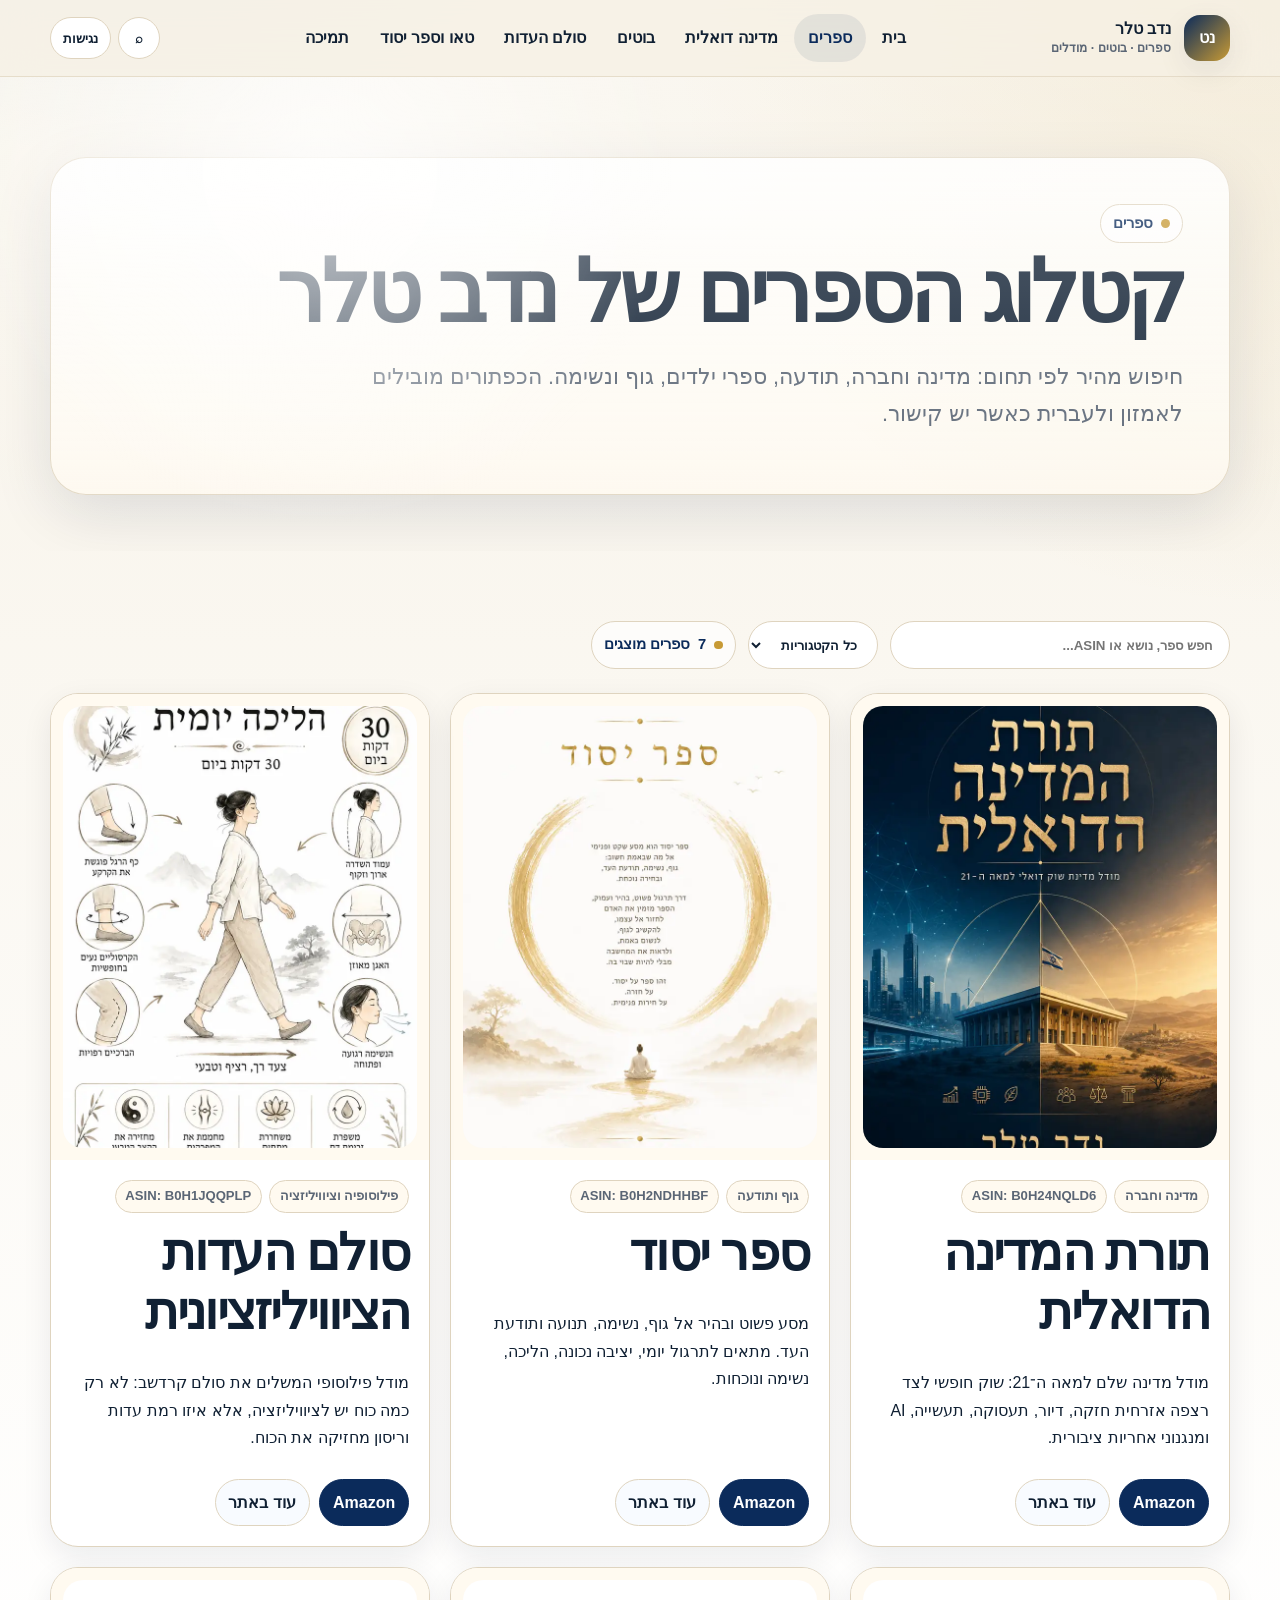
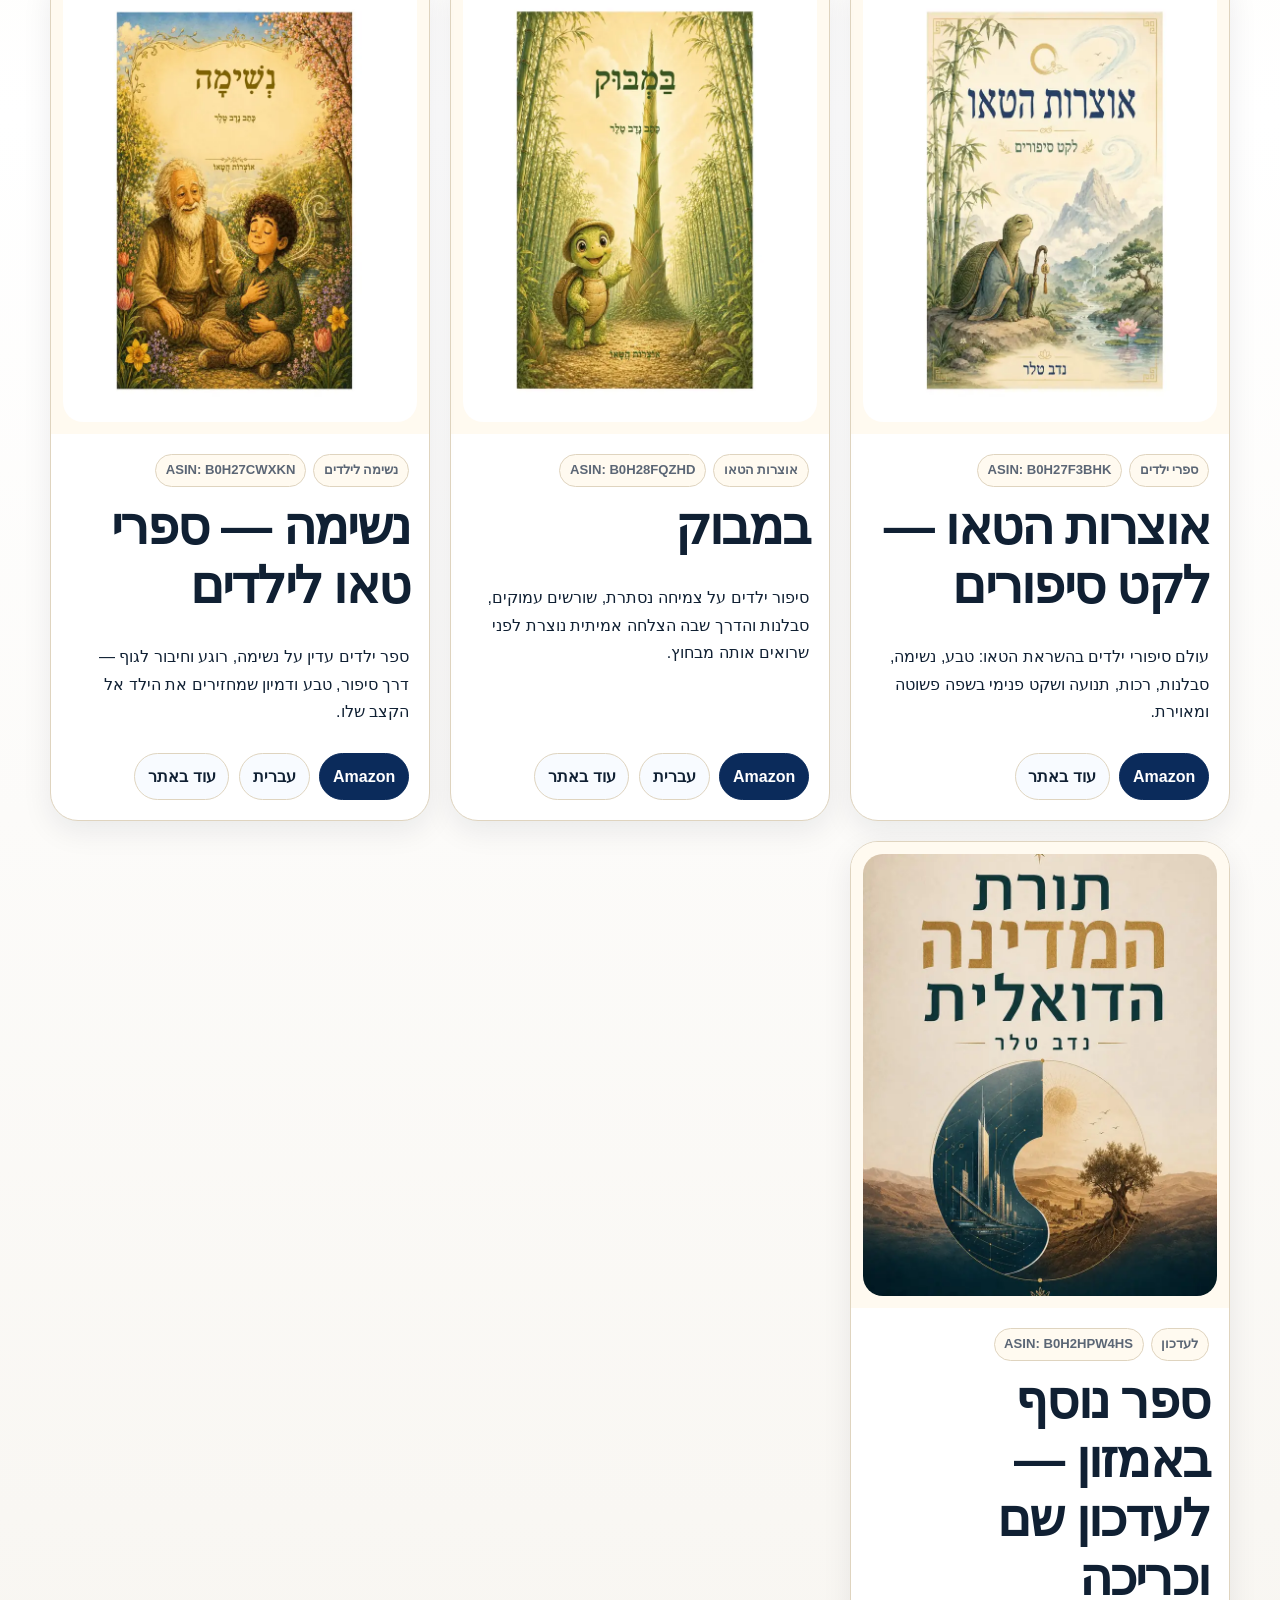
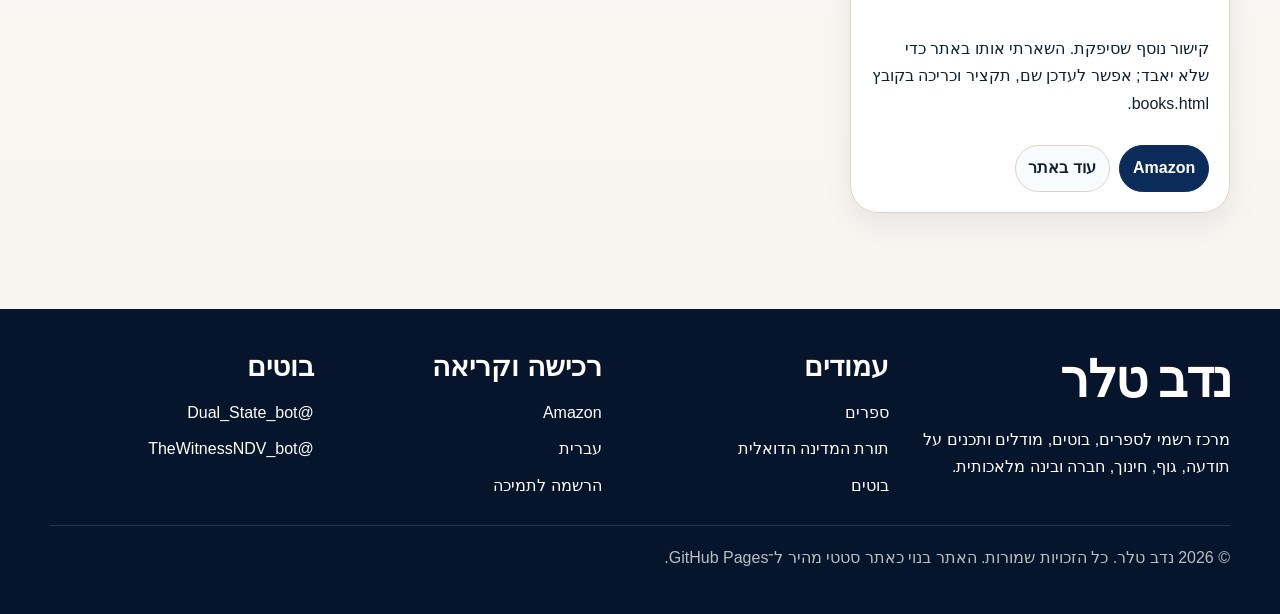
==== books.html @ bb170c77 "Add files via upload" ====
<!doctype html>
<html lang="he" dir="rtl">
<head>
  <meta charset="utf-8">
  <meta name="viewport" content="width=device-width, initial-scale=1">
  <title>ספרים מאת נדב טלר | Amazon, עברית ואוצרות הטאו</title>
  <meta name="description" content="קטלוג הספרים של נדב טלר: תורת המדינה הדואלית, ספר יסוד, סולם העדות הציוויליזציונית, אוצרות הטאו, במבוק ונשימה.">
  <meta name="keywords" content="נדב טלר, תורת המדינה הדואלית, מדינת שוק דואלי, אוצרות הטאו, ספר יסוד, בוטים בטלגרם">
  <meta name="author" content="נדב טלר">
  <meta name="robots" content="index, follow, max-image-preview:large">
  <link rel="canonical" href="https://chiefteller.github.io/nadav-teller-official/books.html">
  <link rel="icon" href="assets/img/favicon.svg" type="image/svg+xml">
  <link rel="preload" href="assets/css/style.css" as="style">
  <link rel="stylesheet" href="assets/css/style.css">
  <meta property="og:type" content="website">
  <meta property="og:locale" content="he_IL">
  <meta property="og:site_name" content="נדב טלר — ספרים, בוטים ומודלים">
  <meta property="og:title" content="ספרים מאת נדב טלר | Amazon, עברית ואוצרות הטאו">
  <meta property="og:description" content="קטלוג הספרים של נדב טלר: תורת המדינה הדואלית, ספר יסוד, סולם העדות הציוויליזציונית, אוצרות הטאו, במבוק ונשימה.">
  <meta property="og:url" content="https://chiefteller.github.io/nadav-teller-official/books.html">
  <meta property="og:image" content="https://chiefteller.github.io/nadav-teller-official/assets/img/og-dual-state.jpg">
  <meta name="twitter:card" content="summary_large_image">
  <meta name="theme-color" content="#0b2b5b">
  <link rel="manifest" href="site.webmanifest">
  <!-- Search Console: הדבק כאן תג אימות של Google Search Console אם תקבל כזה מגוגל -->
  <script type="application/ld+json">
  {"@context": "https://schema.org", "@type": "Person", "name": "Nadav Teller", "alternateName": "נדב טלר", "url": "https://chiefteller.github.io/nadav-teller-official/", "sameAs": ["https://www.amazon.com/dp/B0H24NQLD6", "https://www.e-vrit.co.il/Author/19479/%D7%A0%D7%93%D7%91_%D7%98%D7%9C%D7%A8"], "knowsAbout": ["תורת המדינה הדואלית", "מודל מדינת שוק דואלי", "תודעת העד", "אוצרות הטאו", "ספר יסוד", "בוטים חכמים"]}
  </script>
  <script type="application/ld+json">{"@context": "https://schema.org", "@type": "CollectionPage", "name": "ספרים מאת נדב טלר", "inLanguage": "he", "url": "https://chiefteller.github.io/nadav-teller-official/books.html", "about": ["תורת המדינה הדואלית", "ספר יסוד", "אוצרות הטאו", "סולם העדות הציוויליזציונית"], "mainEntity": {"@type": "ItemList", "itemListElement": [{"@type": "ListItem", "position": 1, "url": "https://www.amazon.com/dp/B0H24NQLD6", "name": "תורת המדינה הדואלית"}, {"@type": "ListItem", "position": 2, "url": "https://www.amazon.com/dp/B0H2NDHHBF", "name": "ספר יסוד"}, {"@type": "ListItem", "position": 3, "url": "https://www.amazon.com/dp/B0H1JQQPLP", "name": "סולם העדות הציוויליזציונית"}, {"@type": "ListItem", "position": 4, "url": "https://www.amazon.com/dp/B0H27F3BHK", "name": "אוצרות הטאו — לקט סיפורים"}, {"@type": "ListItem", "position": 5, "url": "https://www.amazon.com/dp/B0H28FQZHD", "name": "במבוק"}, {"@type": "ListItem", "position": 6, "url": "https://www.amazon.com/dp/B0H27CWXKN", "name": "נשימה — ספרי טאו לילדים"}, {"@type": "ListItem", "position": 7, "url": "https://www.amazon.com/dp/B0H2HPW4HS", "name": "ספר נוסף באמזון — לעדכון שם וכריכה"}]}}</script>
</head>
<body>
  <a class="skip-link" href="#main">דלג לתוכן המרכזי</a>
  <div class="read-progress" aria-hidden="true"></div>

  <header class="site-header" role="banner">
    <div class="container header-inner">
      <a class="brand" href="index.html" aria-label="דף הבית של נדב טלר">
        <span class="brand-mark" aria-hidden="true">נט</span>
        <span class="brand-name">נדב טלר<small>ספרים · בוטים · מודלים</small></span>
      </a>
      <nav class="main-nav" data-main-nav aria-label="ניווט ראשי"><a href="index.html">בית</a><a href="books.html">ספרים</a><a href="dual-state.html">מדינה דואלית</a><a href="bots.html">בוטים</a><a href="witness.html">סולם העדות</a><a href="tao.html">טאו וספר יסוד</a><a href="support.html">תמיכה</a></nav>
      <div class="header-actions">
        <button class="icon-btn" type="button" data-search-open aria-expanded="false" aria-label="חיפוש באתר">⌕</button>
        <button class="icon-btn" type="button" data-access-open aria-expanded="false" aria-label="פתיחת אפשרויות נגישות">נגישות</button>
        <button class="icon-btn nav-toggle" type="button" data-nav-toggle aria-expanded="false" aria-label="פתיחת תפריט">☰</button>
      </div>
    </div>
  </header>
  <aside class="access-panel" data-access-panel aria-label="אפשרויות נגישות">
    <h2>אפשרויות נגישות</h2>
    <div class="toggle-row"><span>ניגודיות גבוהה</span><button type="button" data-pref="contrast">הפעל/כבה</button></div>
    <div class="toggle-row"><span>טקסט גדול</span><button type="button" data-pref="largeText">הפעל/כבה</button></div>
    <div class="toggle-row"><span>צמצום תנועה</span><button type="button" data-pref="reduceMotion">הפעל/כבה</button></div>
    <p class="small">האתר כולל ניווט מקלדת, טקסט חלופי לתמונות, יחס ניגודיות משופר וכפתור דילוג לתוכן.</p>
  </aside>
  <section class="search-panel" data-search-panel aria-label="חיפוש באתר">
    <div class="search-box" role="dialog" aria-modal="true" aria-labelledby="search-title">
      <button class="icon-btn" type="button" data-search-close aria-label="סגירת חיפוש">×</button>
      <h2 id="search-title">חיפוש מהיר באתר</h2>
      <label class="visually-hidden" for="site-search">הקלד מילת חיפוש</label>
      <input id="site-search" data-site-search type="search" placeholder="חפש: מדינה דואלית, ספר יסוד, במבוק, בוטים...">
      <div class="site-search-results" data-site-results aria-live="polite"></div>
    </div>
  </section>

  <main id="main">
    <section class="hero"><div class="container hero-card"><span class="eyebrow">ספרים</span><h1>קטלוג הספרים של נדב טלר</h1><p class="lead">חיפוש מהיר לפי תחום: מדינה וחברה, תודעה, ספרי ילדים, גוף ונשימה. הכפתורים מובילים לאמזון ולעברית כאשר יש קישור.</p></div></section>
    <section class="section compact"><div class="container">
      <div class="filters" role="search" aria-label="חיפוש וסינון ספרים">
        <label class="visually-hidden" for="book-search">חיפוש ספרים</label><input id="book-search" data-book-search type="search" placeholder="חפש ספר, נושא או ASIN...">
        <label class="visually-hidden" for="book-filter">סינון לפי קטגוריה</label><select id="book-filter" data-book-filter><option value="all">כל הקטגוריות</option><option value="dual">מדינה דואלית</option><option value="foundation">ספר יסוד</option><option value="witness">סולם העדות</option><option value="tao">אוצרות הטאו</option><option value="kids">ספרי ילדים</option></select>
        <span class="eyebrow"><span data-book-count>0</span> ספרים מוצגים</span>
      </div>
      <div class="book-grid">
      <article class="book-card" data-book-card data-category="dual policy economy">
        <div class="book-cover"><img src="assets/img/dual-state-cover-dark-thumb.webp" width="720" height="900" loading="lazy" decoding="async" alt="כריכת הספר תורת המדינה הדואלית"></div>
        <div class="book-body">
          <div class="book-meta"><span class="tag">מדינה וחברה</span><span class="tag">ASIN: B0H24NQLD6</span></div>
          <h2>תורת המדינה הדואלית</h2>
          <p>מודל מדינה שלם למאה ה־21: שוק חופשי לצד רצפה אזרחית חזקה, דיור, תעסוקה, תעשייה, AI ומנגנוני אחריות ציבורית.</p>
          <div class="book-actions"><a class="mini-btn primary" href="https://www.amazon.com/dp/B0H24NQLD6" target="_blank" rel="noopener">Amazon</a><a class="mini-btn" href="dual-state.html">עוד באתר</a></div>
        </div>
      </article>
      <article class="book-card" data-book-card data-category="foundation body breath witness">
        <div class="book-cover"><img src="assets/img/foundation-cover-thumb.webp" width="720" height="900" loading="lazy" decoding="async" alt="כריכת הספר ספר יסוד"></div>
        <div class="book-body">
          <div class="book-meta"><span class="tag">גוף ותודעה</span><span class="tag">ASIN: B0H2NDHHBF</span></div>
          <h2>ספר יסוד</h2>
          <p>מסע פשוט ובהיר אל גוף, נשימה, תנועה ותודעת העד. מתאים לתרגול יומי, יציבה נכונה, הליכה, נשימה ונוכחות.</p>
          <div class="book-actions"><a class="mini-btn primary" href="https://www.amazon.com/dp/B0H2NDHHBF" target="_blank" rel="noopener">Amazon</a><a class="mini-btn" href="tao.html#foundation">עוד באתר</a></div>
        </div>
      </article>
      <article class="book-card" data-book-card data-category="witness ai civilization philosophy">
        <div class="book-cover"><img src="assets/img/civilizational-witness-scale-thumb.webp" width="720" height="900" loading="lazy" decoding="async" alt="כריכת הספר סולם העדות הציוויליזציונית"></div>
        <div class="book-body">
          <div class="book-meta"><span class="tag">פילוסופיה וציוויליזציה</span><span class="tag">ASIN: B0H1JQQPLP</span></div>
          <h2>סולם העדות הציוויליזציונית</h2>
          <p>מודל פילוסופי המשלים את סולם קרדשב: לא רק כמה כוח יש לציוויליזציה, אלא איזו רמת עדות וריסון מחזיקה את הכוח.</p>
          <div class="book-actions"><a class="mini-btn primary" href="https://www.amazon.com/dp/B0H1JQQPLP" target="_blank" rel="noopener">Amazon</a><a class="mini-btn" href="witness.html">עוד באתר</a></div>
        </div>
      </article>
      <article class="book-card" data-book-card data-category="tao kids stories">
        <div class="book-cover"><img src="assets/img/tao-collection-cover-thumb.webp" width="720" height="900" loading="lazy" decoding="async" alt="כריכת הספר אוצרות הטאו — לקט סיפורים"></div>
        <div class="book-body">
          <div class="book-meta"><span class="tag">ספרי ילדים</span><span class="tag">ASIN: B0H27F3BHK</span></div>
          <h2>אוצרות הטאו — לקט סיפורים</h2>
          <p>עולם סיפורי ילדים בהשראת הטאו: טבע, נשימה, סבלנות, רכות, תנועה ושקט פנימי בשפה פשוטה ומאוירת.</p>
          <div class="book-actions"><a class="mini-btn primary" href="https://www.amazon.com/dp/B0H27F3BHK" target="_blank" rel="noopener">Amazon</a><a class="mini-btn" href="tao.html">עוד באתר</a></div>
        </div>
      </article>
      <article class="book-card" data-book-card data-category="tao kids bamboo">
        <div class="book-cover"><img src="assets/img/bamboo-cover-thumb.webp" width="720" height="900" loading="lazy" decoding="async" alt="כריכת הספר במבוק"></div>
        <div class="book-body">
          <div class="book-meta"><span class="tag">אוצרות הטאו</span><span class="tag">ASIN: B0H28FQZHD</span></div>
          <h2>במבוק</h2>
          <p>סיפור ילדים על צמיחה נסתרת, שורשים עמוקים, סבלנות והדרך שבה הצלחה אמיתית נוצרת לפני שרואים אותה מבחוץ.</p>
          <div class="book-actions"><a class="mini-btn primary" href="https://www.amazon.com/dp/B0H28FQZHD" target="_blank" rel="noopener">Amazon</a><a class="mini-btn" href="https://www.e-vrit.co.il/Product/35687/%D7%91%D7%9E%D7%91%D7%95%D7%A7" target="_blank" rel="noopener">עברית</a><a class="mini-btn" href="tao.html#bamboo">עוד באתר</a></div>
        </div>
      </article>
      <article class="book-card" data-book-card data-category="tao kids breath">
        <div class="book-cover"><img src="assets/img/breathing-cover-thumb.webp" width="720" height="900" loading="lazy" decoding="async" alt="כריכת הספר נשימה — ספרי טאו לילדים"></div>
        <div class="book-body">
          <div class="book-meta"><span class="tag">נשימה לילדים</span><span class="tag">ASIN: B0H27CWXKN</span></div>
          <h2>נשימה — ספרי טאו לילדים</h2>
          <p>ספר ילדים עדין על נשימה, רוגע וחיבור לגוף — דרך סיפור, טבע ודמיון שמחזירים את הילד אל הקצב שלו.</p>
          <div class="book-actions"><a class="mini-btn primary" href="https://www.amazon.com/dp/B0H27CWXKN" target="_blank" rel="noopener">Amazon</a><a class="mini-btn" href="https://www.e-vrit.co.il/Product/35507/%D7%A0%D7%A9%D7%99%D7%9E%D7%94___%D7%A1%D7%A4%D7%A8%D7%99_%D7%98%D7%90%D7%95_%D7%9C%D7%99%D7%9C%D7%93%D7%99%D7%9D" target="_blank" rel="noopener">עברית</a><a class="mini-btn" href="tao.html#breathing">עוד באתר</a></div>
        </div>
      </article>
      <article class="book-card" data-book-card data-category="extra books amazon">
        <div class="book-cover"><img src="assets/img/dual-state-cover-light-thumb.webp" width="720" height="900" loading="lazy" decoding="async" alt="כריכת הספר ספר נוסף באמזון — לעדכון שם וכריכה"></div>
        <div class="book-body">
          <div class="book-meta"><span class="tag">לעדכון</span><span class="tag">ASIN: B0H2HPW4HS</span></div>
          <h2>ספר נוסף באמזון — לעדכון שם וכריכה</h2>
          <p>קישור נוסף שסיפקת. השארתי אותו באתר כדי שלא יאבד; אפשר לעדכן שם, תקציר וכריכה בקובץ books.html.</p>
          <div class="book-actions"><a class="mini-btn primary" href="https://www.amazon.com/dp/B0H2HPW4HS" target="_blank" rel="noopener">Amazon</a><a class="mini-btn" href="books.html">עוד באתר</a></div>
        </div>
      </article></div>
    </div></section>
  </main>

  <footer class="site-footer" role="contentinfo">
    <div class="container footer-grid">
      <div>
        <h2>נדב טלר</h2>
        <p>מרכז רשמי לספרים, בוטים, מודלים ותכנים על תודעה, גוף, חינוך, חברה ובינה מלאכותית.</p>
      </div>
      <div><h3>עמודים</h3><div class="footer-links"><a href="books.html">ספרים</a><a href="dual-state.html">תורת המדינה הדואלית</a><a href="bots.html">בוטים</a></div></div>
      <div><h3>רכישה וקריאה</h3><div class="footer-links"><a href="https://www.amazon.com/dp/B0H24NQLD6" target="_blank" rel="noopener">Amazon</a><a href="https://www.e-vrit.co.il/Author/19479/%D7%A0%D7%93%D7%91_%D7%98%D7%9C%D7%A8" target="_blank" rel="noopener">עברית</a><a href="support.html">הרשמה לתמיכה</a></div></div>
      <div><h3>בוטים</h3><div class="footer-links"><a href="https://t.me/Dual_State_bot" target="_blank" rel="noopener">@Dual_State_bot</a><a href="https://t.me/TheWitnessNDV_bot" target="_blank" rel="noopener">@TheWitnessNDV_bot</a></div></div>
    </div>
    <div class="container footer-bottom">© 2026 נדב טלר. כל הזכויות שמורות. האתר בנוי כאתר סטטי מהיר ל־GitHub Pages.</div>
  </footer>
  <div class="lightbox" aria-label="תצוגת תמונה מוגדלת"><button type="button">סגירה</button><img alt=""></div>
  <script src="assets/js/app.js" defer></script>
</body>
</html>
---- assets/css/style.css ----
:root{
  --bg:#f7f2e7;
  --bg-soft:#fffaf0;
  --surface:#ffffff;
  --surface-2:#f8fbff;
  --text:#102033;
  --muted:#5b6675;
  --line:#dfd4bf;
  --primary:#0b2b5b;
  --primary-2:#0f6eb5;
  --gold:#c79a35;
  --gold-2:#ead7a3;
  --green:#116c42;
  --red:#b3322b;
  --shadow:0 18px 60px rgba(6,24,54,.12);
  --shadow-soft:0 10px 30px rgba(6,24,54,.08);
  --radius:28px;
  --radius-sm:18px;
  --max:1180px;
  --focus:0 0 0 4px rgba(199,154,53,.35);
}
*{box-sizing:border-box}
html{scroll-behavior:smooth}
body{
  margin:0;
  font-family:Arial,"Noto Sans Hebrew","Segoe UI",sans-serif;
  direction:rtl;
  color:var(--text);
  background:
    radial-gradient(circle at 10% -10%,rgba(16,110,181,.14),transparent 34rem),
    radial-gradient(circle at 100% 0%,rgba(199,154,53,.18),transparent 38rem),
    linear-gradient(180deg,var(--bg),#fff 45%,#f6f3ed);
  line-height:1.72;
  text-rendering:optimizeLegibility;
}
body.high-contrast{
  --bg:#05070a;--bg-soft:#0b0f17;--surface:#111827;--surface-2:#0f172a;--text:#ffffff;--muted:#d9e1ee;--line:#344157;--primary:#80c7ff;--primary-2:#9ad6ff;--gold:#ffd56b;--gold-2:#6b561b;--green:#65e2a3;--red:#ff9a8e;--shadow:0 18px 60px rgba(0,0,0,.45);--shadow-soft:0 10px 30px rgba(0,0,0,.35)
}
body.large-text{font-size:112.5%}
body.reduce-motion *,body.reduce-motion *::before,body.reduce-motion *::after{animation:none!important;transition:none!important;scroll-behavior:auto!important}
a{color:var(--primary-2);text-decoration:none}
a:hover{text-decoration:underline;text-underline-offset:.18em}
a:focus,button:focus,input:focus,select:focus{outline:none;box-shadow:var(--focus)}
img{max-width:100%;height:auto;display:block}
.skip-link{position:absolute;top:-100px;right:16px;background:var(--primary);color:#fff;padding:10px 14px;border-radius:999px;z-index:9999}.skip-link:focus{top:16px}
.read-progress{position:fixed;inset:0 0 auto 0;height:4px;background:linear-gradient(90deg,var(--gold),var(--primary-2));transform-origin:right;transform:scaleX(0);z-index:1000}
.container{width:min(var(--max),calc(100% - 32px));margin-inline:auto}.narrow{width:min(900px,calc(100% - 32px));margin-inline:auto}.section{padding:76px 0}.section.compact{padding:46px 0}.eyebrow{display:inline-flex;align-items:center;gap:.5rem;padding:.35rem .75rem;border:1px solid var(--line);background:rgba(255,255,255,.68);border-radius:999px;color:var(--primary);font-weight:800;font-size:.92rem}.eyebrow::before{content:"";width:.55rem;height:.55rem;border-radius:999px;background:var(--gold)}
h1,h2,h3{line-height:1.15;margin:0 0 1rem}h1{font-size:clamp(2.4rem,7vw,5.4rem);letter-spacing:-.05em}h2{font-size:clamp(2rem,4vw,3.3rem);letter-spacing:-.035em}h3{font-size:clamp(1.25rem,2.2vw,1.75rem)}p{margin:0 0 1rem}.lead{font-size:clamp(1.1rem,2vw,1.35rem);color:var(--muted);max-width:850px}.small{font-size:.92rem;color:var(--muted)}.gold{color:var(--gold)}.blue{color:var(--primary)}.visually-hidden{position:absolute!important;width:1px;height:1px;overflow:hidden;clip:rect(0 0 0 0);white-space:nowrap}
.site-header{position:sticky;top:0;z-index:999;background:rgba(247,242,231,.82);backdrop-filter:blur(18px);border-bottom:1px solid rgba(223,212,191,.72)}body.high-contrast .site-header{background:rgba(5,7,10,.86)}.header-inner{height:76px;display:flex;align-items:center;justify-content:space-between;gap:1rem}.brand{display:flex;align-items:center;gap:.8rem;color:var(--text);font-weight:900;text-decoration:none}.brand-mark{width:46px;height:46px;border-radius:16px;background:linear-gradient(135deg,var(--primary),var(--gold));color:#fff;display:grid;place-items:center;font-weight:900;box-shadow:var(--shadow-soft)}.brand-name{display:flex;flex-direction:column;line-height:1.05}.brand-name small{font-weight:700;color:var(--muted);font-size:.78rem;margin-top:.25rem}.main-nav{display:flex;align-items:center;gap:.2rem}.main-nav a{color:var(--text);font-weight:800;padding:.65rem .85rem;border-radius:999px}.main-nav a:hover,.main-nav a[aria-current="page"]{background:rgba(11,43,91,.08);text-decoration:none;color:var(--primary)}.header-actions{display:flex;align-items:center;gap:.45rem}.icon-btn{border:1px solid var(--line);background:var(--surface);color:var(--text);border-radius:999px;min-width:42px;height:42px;padding:0 .75rem;font-weight:900;cursor:pointer}.icon-btn:hover{transform:translateY(-1px);box-shadow:var(--shadow-soft)}.nav-toggle{display:none}
.access-panel{position:fixed;top:88px;left:16px;width:min(320px,calc(100vw - 32px));background:var(--surface);border:1px solid var(--line);border-radius:var(--radius-sm);box-shadow:var(--shadow);padding:16px;z-index:1001;display:none}.access-panel.open{display:block}.access-panel h2{font-size:1.2rem}.toggle-row{display:flex;justify-content:space-between;align-items:center;gap:1rem;margin:.65rem 0}.toggle-row button{border:1px solid var(--line);background:var(--bg-soft);color:var(--text);border-radius:999px;padding:.5rem .8rem;font-weight:800;cursor:pointer}.search-panel{position:fixed;inset:0;background:rgba(3,12,28,.55);backdrop-filter:blur(10px);z-index:1200;display:none;padding:90px 16px}.search-panel.open{display:block}.search-box{width:min(760px,100%);margin:auto;background:var(--surface);border-radius:var(--radius);box-shadow:var(--shadow);padding:20px;border:1px solid var(--line)}.search-box input{width:100%;font-size:1.2rem;padding:1rem 1.1rem;border-radius:18px;border:1px solid var(--line);background:var(--bg-soft);color:var(--text)}.site-search-results{display:grid;gap:.7rem;margin-top:1rem}.site-search-results a{display:block;padding:1rem;border-radius:18px;background:var(--surface-2);border:1px solid var(--line);color:var(--text)}
.hero{position:relative;overflow:hidden;padding:80px 0 56px}.hero::before{content:"";position:absolute;inset:0;background:radial-gradient(circle at 25% 20%,rgba(255,255,255,.75),transparent 22rem),linear-gradient(180deg,rgba(255,255,255,.35),transparent);pointer-events:none}.hero-grid{position:relative;display:grid;grid-template-columns:1.05fr .95fr;gap:34px;align-items:center}.hero-card{background:linear-gradient(180deg,rgba(255,255,255,.86),rgba(255,250,240,.72));border:1px solid rgba(223,212,191,.9);border-radius:36px;padding:clamp(24px,4vw,46px);box-shadow:var(--shadow)}.hero-actions{display:flex;flex-wrap:wrap;gap:.8rem;margin-top:1.4rem}.btn{display:inline-flex;align-items:center;justify-content:center;gap:.55rem;border-radius:999px;padding:.88rem 1.25rem;border:1px solid transparent;font-weight:900;text-decoration:none;cursor:pointer;transition:.22s ease;background:var(--primary);color:#fff}.btn:hover{text-decoration:none;transform:translateY(-2px);box-shadow:var(--shadow-soft)}.btn.gold{background:linear-gradient(135deg,var(--gold),#9d711e);color:#fff}.btn.ghost{background:rgba(255,255,255,.62);border-color:var(--line);color:var(--text)}.btn.light{background:#fff;color:var(--primary);border-color:var(--line)}.hero-visual{position:relative}.device{border-radius:38px;background:linear-gradient(145deg,#081c3c,#123d78);padding:14px;box-shadow:0 30px 90px rgba(6,24,54,.24);border:1px solid rgba(255,255,255,.2)}.device-screen{background:rgba(255,255,255,.06);border-radius:28px;overflow:hidden;border:1px solid rgba(255,255,255,.14)}.device-screen img{width:100%;aspect-ratio:3/4;object-fit:cover}.floating-chip{position:absolute;background:var(--surface);border:1px solid var(--line);box-shadow:var(--shadow-soft);border-radius:20px;padding:.85rem 1rem;font-weight:900}.chip-a{top:7%;right:-3%}.chip-b{bottom:10%;left:-4%}.stat-strip{display:grid;grid-template-columns:repeat(4,1fr);gap:16px;margin-top:22px}.stat{background:var(--surface);border:1px solid var(--line);border-radius:22px;padding:18px;box-shadow:var(--shadow-soft)}.stat strong{display:block;font-size:1.9rem;color:var(--primary);line-height:1}.stat span{color:var(--muted);font-weight:700}
.app-grid{display:grid;grid-template-columns:repeat(3,1fr);gap:18px}.app-card{position:relative;overflow:hidden;background:var(--surface);border:1px solid var(--line);border-radius:var(--radius);padding:24px;box-shadow:var(--shadow-soft)}.app-card::after{content:"";position:absolute;inset:auto -20% -50% auto;width:170px;height:170px;border-radius:50%;background:rgba(199,154,53,.13)}.app-card .icon{width:54px;height:54px;border-radius:18px;background:linear-gradient(135deg,rgba(11,43,91,.12),rgba(199,154,53,.2));display:grid;place-items:center;font-size:1.7rem;margin-bottom:1rem}.app-card a{font-weight:900}.cards-2{display:grid;grid-template-columns:1fr 1fr;gap:22px}.feature{background:linear-gradient(135deg,rgba(11,43,91,.98),rgba(7,21,45,.96));color:#fff;border-radius:36px;padding:clamp(24px,4vw,42px);box-shadow:var(--shadow);position:relative;overflow:hidden}.feature::before{content:"";position:absolute;inset:-35% auto auto -12%;width:420px;height:420px;border-radius:50%;background:rgba(199,154,53,.24)}.feature .lead{color:rgba(255,255,255,.82)}.feature a:not(.btn){color:#fff}.feature-grid{display:grid;grid-template-columns:1.15fr .85fr;gap:26px;align-items:center}.feature img{border-radius:26px;border:1px solid rgba(255,255,255,.18);box-shadow:0 20px 50px rgba(0,0,0,.25)}.pill-list{display:flex;flex-wrap:wrap;gap:.55rem;margin:1rem 0}.pill{display:inline-flex;align-items:center;border:1px solid var(--line);background:rgba(255,255,255,.62);padding:.45rem .75rem;border-radius:999px;font-weight:800;color:var(--primary)}.feature .pill{border-color:rgba(255,255,255,.22);background:rgba(255,255,255,.09);color:#fff}.image-panel{background:var(--surface);border:1px solid var(--line);border-radius:var(--radius);box-shadow:var(--shadow-soft);overflow:hidden}.image-panel img{width:100%;object-fit:cover}.image-panel .caption{padding:16px;color:var(--muted);font-weight:700}.gallery{display:grid;grid-template-columns:repeat(3,1fr);gap:18px}.gallery button{border:0;background:transparent;padding:0;cursor:pointer;text-align:right}.gallery img{width:100%;aspect-ratio:4/3;object-fit:cover;border-radius:22px;border:1px solid var(--line);box-shadow:var(--shadow-soft)}.lightbox{position:fixed;inset:0;background:rgba(0,0,0,.82);z-index:1300;display:none;padding:22px}.lightbox.open{display:grid;place-items:center}.lightbox img{max-height:84vh;max-width:94vw;border-radius:18px}.lightbox button{position:absolute;top:18px;left:18px;background:#fff;color:#111;border:0;border-radius:999px;padding:.7rem 1rem;font-weight:900;cursor:pointer}
.filters{display:flex;flex-wrap:wrap;gap:.75rem;margin:24px 0}.filters input,.filters select{border:1px solid var(--line);border-radius:999px;background:var(--surface);color:var(--text);padding:.9rem 1rem;font-weight:700}.filters input{min-width:min(340px,100%)}.book-grid{display:grid;grid-template-columns:repeat(3,1fr);gap:20px}.book-card{display:flex;flex-direction:column;background:var(--surface);border:1px solid var(--line);border-radius:var(--radius);overflow:hidden;box-shadow:var(--shadow-soft)}.book-card[hidden]{display:none}.book-cover{background:var(--bg-soft);padding:12px}.book-cover img{width:100%;aspect-ratio:4/5;object-fit:cover;border-radius:20px}.book-body{padding:20px;display:flex;flex-direction:column;gap:.7rem;flex:1}.book-meta{display:flex;flex-wrap:wrap;gap:.45rem}.tag{display:inline-flex;border:1px solid var(--line);background:var(--bg-soft);border-radius:999px;padding:.25rem .6rem;font-size:.82rem;font-weight:800;color:var(--muted)}.book-actions{display:flex;flex-wrap:wrap;gap:.6rem;margin-top:auto}.mini-btn{display:inline-flex;align-items:center;justify-content:center;border:1px solid var(--line);background:var(--surface-2);border-radius:999px;padding:.55rem .8rem;font-weight:900;color:var(--text)}.mini-btn.primary{background:var(--primary);color:#fff;border-color:var(--primary)}.mini-btn.gold{background:var(--gold);color:#fff;border-color:var(--gold)}
.toc{position:sticky;top:94px;background:var(--surface);border:1px solid var(--line);border-radius:var(--radius-sm);padding:18px;box-shadow:var(--shadow-soft)}.toc a{display:block;color:var(--text);font-weight:800;padding:.45rem .55rem;border-radius:12px}.toc a:hover{background:var(--bg-soft);text-decoration:none}.content-layout{display:grid;grid-template-columns:280px 1fr;gap:28px;align-items:start}.article-card{background:rgba(255,255,255,.78);border:1px solid var(--line);border-radius:var(--radius);padding:clamp(22px,4vw,40px);box-shadow:var(--shadow-soft);margin-bottom:22px}.article-card h2{font-size:clamp(1.7rem,3vw,2.55rem)}.quote-box{border-right:5px solid var(--gold);background:var(--bg-soft);border-radius:22px;padding:22px;font-size:1.17rem;font-weight:800;color:var(--primary)}.steps{display:grid;gap:14px;counter-reset:step}.step{counter-increment:step;display:grid;grid-template-columns:auto 1fr;gap:14px;align-items:start;background:var(--surface);border:1px solid var(--line);border-radius:22px;padding:18px}.step::before{content:counter(step);width:42px;height:42px;border-radius:50%;display:grid;place-items:center;background:var(--primary);color:#fff;font-weight:900}.tabs{display:flex;flex-wrap:wrap;gap:.65rem;margin:18px 0}.tab{border:1px solid var(--line);background:var(--surface);color:var(--text);border-radius:999px;padding:.75rem 1rem;font-weight:900;cursor:pointer}.tab.active{background:var(--primary);color:#fff;border-color:var(--primary)}.tab-panel{display:none;background:var(--surface);border:1px solid var(--line);border-radius:22px;padding:22px}.tab-panel.active{display:block}.faq details{background:var(--surface);border:1px solid var(--line);border-radius:18px;padding:16px;margin:12px 0}.faq summary{font-weight:900;cursor:pointer;color:var(--primary)}
.bot-card{display:grid;grid-template-columns:.8fr 1.2fr;gap:22px;align-items:center;background:var(--surface);border:1px solid var(--line);border-radius:var(--radius);padding:24px;box-shadow:var(--shadow-soft);margin-bottom:20px}.bot-avatar{min-height:230px;border-radius:24px;background:linear-gradient(145deg,rgba(11,43,91,.12),rgba(199,154,53,.18));display:grid;place-items:center;text-align:center;font-size:4rem}.bot-avatar span{display:block;font-size:1.2rem;font-weight:900;color:var(--primary)}.copy-row{display:flex;gap:.6rem;flex-wrap:wrap;align-items:center}.code-chip{font-family:ui-monospace,Menlo,Consolas,monospace;direction:ltr;background:var(--bg-soft);border:1px solid var(--line);padding:.5rem .75rem;border-radius:999px;font-weight:900;color:var(--primary)}.toast{position:fixed;bottom:18px;right:18px;background:var(--primary);color:#fff;border-radius:999px;padding:.8rem 1rem;font-weight:900;box-shadow:var(--shadow);z-index:1500;transform:translateY(100px);opacity:0;transition:.25s}.toast.show{transform:translateY(0);opacity:1}
.cta-band{background:linear-gradient(135deg,var(--primary),#06152c);color:#fff;border-radius:36px;padding:clamp(26px,5vw,54px);box-shadow:var(--shadow);position:relative;overflow:hidden}.cta-band::after{content:"";position:absolute;inset:auto -10% -60% auto;width:420px;height:420px;border-radius:50%;background:rgba(199,154,53,.22)}.cta-band .lead{color:rgba(255,255,255,.85)}.site-footer{background:#06152c;color:#fff;margin-top:50px;padding:42px 0}.footer-grid{display:grid;grid-template-columns:1.2fr repeat(3,1fr);gap:24px}.site-footer a{color:#fff}.footer-links{display:grid;gap:.55rem}.footer-bottom{border-top:1px solid rgba(255,255,255,.14);margin-top:26px;padding-top:18px;color:rgba(255,255,255,.72)}
@media (max-width:980px){.main-nav{position:fixed;top:76px;right:16px;left:16px;display:none;flex-direction:column;align-items:stretch;background:var(--surface);border:1px solid var(--line);border-radius:24px;padding:12px;box-shadow:var(--shadow)}.main-nav.open{display:flex}.main-nav a{display:block}.nav-toggle{display:inline-flex}.hero-grid,.feature-grid,.cards-2,.content-layout,.bot-card{grid-template-columns:1fr}.toc{position:relative;top:auto}.app-grid,.book-grid,.gallery{grid-template-columns:repeat(2,1fr)}.stat-strip{grid-template-columns:repeat(2,1fr)}.floating-chip{position:relative;display:inline-flex;margin:.5rem}.chip-a,.chip-b{top:auto;right:auto;left:auto;bottom:auto}.footer-grid{grid-template-columns:1fr 1fr}.hero{padding-top:46px}}
@media (max-width:640px){.container,.narrow{width:min(100% - 22px,var(--max))}.header-inner{height:68px}.brand-name small{display:none}.hero-card,.feature,.cta-band{border-radius:26px}.app-grid,.book-grid,.gallery,.footer-grid{grid-template-columns:1fr}.hero-actions .btn{width:100%}.stat-strip{grid-template-columns:1fr}.section{padding:52px 0}.filters input,.filters select{width:100%}.access-panel{top:78px}.search-panel{padding-top:78px}.site-header{top:0}.main-nav{top:68px}}
@media (prefers-reduced-motion:reduce){*,*::before,*::after{animation-duration:.001ms!important;animation-iteration-count:1!important;scroll-behavior:auto!important;transition-duration:.001ms!important}}
---- assets/css/style.css ----
:root{
  --bg:#f7f2e7;
  --bg-soft:#fffaf0;
  --surface:#ffffff;
  --surface-2:#f8fbff;
  --text:#102033;
  --muted:#5b6675;
  --line:#dfd4bf;
  --primary:#0b2b5b;
  --primary-2:#0f6eb5;
  --gold:#c79a35;
  --gold-2:#ead7a3;
  --green:#116c42;
  --red:#b3322b;
  --shadow:0 18px 60px rgba(6,24,54,.12);
  --shadow-soft:0 10px 30px rgba(6,24,54,.08);
  --radius:28px;
  --radius-sm:18px;
  --max:1180px;
  --focus:0 0 0 4px rgba(199,154,53,.35);
}
*{box-sizing:border-box}
html{scroll-behavior:smooth}
body{
  margin:0;
  font-family:Arial,"Noto Sans Hebrew","Segoe UI",sans-serif;
  direction:rtl;
  color:var(--text);
  background:
    radial-gradient(circle at 10% -10%,rgba(16,110,181,.14),transparent 34rem),
    radial-gradient(circle at 100% 0%,rgba(199,154,53,.18),transparent 38rem),
    linear-gradient(180deg,var(--bg),#fff 45%,#f6f3ed);
  line-height:1.72;
  text-rendering:optimizeLegibility;
}
body.high-contrast{
  --bg:#05070a;--bg-soft:#0b0f17;--surface:#111827;--surface-2:#0f172a;--text:#ffffff;--muted:#d9e1ee;--line:#344157;--primary:#80c7ff;--primary-2:#9ad6ff;--gold:#ffd56b;--gold-2:#6b561b;--green:#65e2a3;--red:#ff9a8e;--shadow:0 18px 60px rgba(0,0,0,.45);--shadow-soft:0 10px 30px rgba(0,0,0,.35)
}
body.large-text{font-size:112.5%}
body.reduce-motion *,body.reduce-motion *::before,body.reduce-motion *::after{animation:none!important;transition:none!important;scroll-behavior:auto!important}
a{color:var(--primary-2);text-decoration:none}
a:hover{text-decoration:underline;text-underline-offset:.18em}
a:focus,button:focus,input:focus,select:focus{outline:none;box-shadow:var(--focus)}
img{max-width:100%;height:auto;display:block}
.skip-link{position:absolute;top:-100px;right:16px;background:var(--primary);color:#fff;padding:10px 14px;border-radius:999px;z-index:9999}.skip-link:focus{top:16px}
.read-progress{position:fixed;inset:0 0 auto 0;height:4px;background:linear-gradient(90deg,var(--gold),var(--primary-2));transform-origin:right;transform:scaleX(0);z-index:1000}
.container{width:min(var(--max),calc(100% - 32px));margin-inline:auto}.narrow{width:min(900px,calc(100% - 32px));margin-inline:auto}.section{padding:76px 0}.section.compact{padding:46px 0}.eyebrow{display:inline-flex;align-items:center;gap:.5rem;padding:.35rem .75rem;border:1px solid var(--line);background:rgba(255,255,255,.68);border-radius:999px;color:var(--primary);font-weight:800;font-size:.92rem}.eyebrow::before{content:"";width:.55rem;height:.55rem;border-radius:999px;background:var(--gold)}
h1,h2,h3{line-height:1.15;margin:0 0 1rem}h1{font-size:clamp(2.4rem,7vw,5.4rem);letter-spacing:-.05em}h2{font-size:clamp(2rem,4vw,3.3rem);letter-spacing:-.035em}h3{font-size:clamp(1.25rem,2.2vw,1.75rem)}p{margin:0 0 1rem}.lead{font-size:clamp(1.1rem,2vw,1.35rem);color:var(--muted);max-width:850px}.small{font-size:.92rem;color:var(--muted)}.gold{color:var(--gold)}.blue{color:var(--primary)}.visually-hidden{position:absolute!important;width:1px;height:1px;overflow:hidden;clip:rect(0 0 0 0);white-space:nowrap}
.site-header{position:sticky;top:0;z-index:999;background:rgba(247,242,231,.82);backdrop-filter:blur(18px);border-bottom:1px solid rgba(223,212,191,.72)}body.high-contrast .site-header{background:rgba(5,7,10,.86)}.header-inner{height:76px;display:flex;align-items:center;justify-content:space-between;gap:1rem}.brand{display:flex;align-items:center;gap:.8rem;color:var(--text);font-weight:900;text-decoration:none}.brand-mark{width:46px;height:46px;border-radius:16px;background:linear-gradient(135deg,var(--primary),var(--gold));color:#fff;display:grid;place-items:center;font-weight:900;box-shadow:var(--shadow-soft)}.brand-name{display:flex;flex-direction:column;line-height:1.05}.brand-name small{font-weight:700;color:var(--muted);font-size:.78rem;margin-top:.25rem}.main-nav{display:flex;align-items:center;gap:.2rem}.main-nav a{color:var(--text);font-weight:800;padding:.65rem .85rem;border-radius:999px}.main-nav a:hover,.main-nav a[aria-current="page"]{background:rgba(11,43,91,.08);text-decoration:none;color:var(--primary)}.header-actions{display:flex;align-items:center;gap:.45rem}.icon-btn{border:1px solid var(--line);background:var(--surface);color:var(--text);border-radius:999px;min-width:42px;height:42px;padding:0 .75rem;font-weight:900;cursor:pointer}.icon-btn:hover{transform:translateY(-1px);box-shadow:var(--shadow-soft)}.nav-toggle{display:none}
.access-panel{position:fixed;top:88px;left:16px;width:min(320px,calc(100vw - 32px));background:var(--surface);border:1px solid var(--line);border-radius:var(--radius-sm);box-shadow:var(--shadow);padding:16px;z-index:1001;display:none}.access-panel.open{display:block}.access-panel h2{font-size:1.2rem}.toggle-row{display:flex;justify-content:space-between;align-items:center;gap:1rem;margin:.65rem 0}.toggle-row button{border:1px solid var(--line);background:var(--bg-soft);color:var(--text);border-radius:999px;padding:.5rem .8rem;font-weight:800;cursor:pointer}.search-panel{position:fixed;inset:0;background:rgba(3,12,28,.55);backdrop-filter:blur(10px);z-index:1200;display:none;padding:90px 16px}.search-panel.open{display:block}.search-box{width:min(760px,100%);margin:auto;background:var(--surface);border-radius:var(--radius);box-shadow:var(--shadow);padding:20px;border:1px solid var(--line)}.search-box input{width:100%;font-size:1.2rem;padding:1rem 1.1rem;border-radius:18px;border:1px solid var(--line);background:var(--bg-soft);color:var(--text)}.site-search-results{display:grid;gap:.7rem;margin-top:1rem}.site-search-results a{display:block;padding:1rem;border-radius:18px;background:var(--surface-2);border:1px solid var(--line);color:var(--text)}
.hero{position:relative;overflow:hidden;padding:80px 0 56px}.hero::before{content:"";position:absolute;inset:0;background:radial-gradient(circle at 25% 20%,rgba(255,255,255,.75),transparent 22rem),linear-gradient(180deg,rgba(255,255,255,.35),transparent);pointer-events:none}.hero-grid{position:relative;display:grid;grid-template-columns:1.05fr .95fr;gap:34px;align-items:center}.hero-card{background:linear-gradient(180deg,rgba(255,255,255,.86),rgba(255,250,240,.72));border:1px solid rgba(223,212,191,.9);border-radius:36px;padding:clamp(24px,4vw,46px);box-shadow:var(--shadow)}.hero-actions{display:flex;flex-wrap:wrap;gap:.8rem;margin-top:1.4rem}.btn{display:inline-flex;align-items:center;justify-content:center;gap:.55rem;border-radius:999px;padding:.88rem 1.25rem;border:1px solid transparent;font-weight:900;text-decoration:none;cursor:pointer;transition:.22s ease;background:var(--primary);color:#fff}.btn:hover{text-decoration:none;transform:translateY(-2px);box-shadow:var(--shadow-soft)}.btn.gold{background:linear-gradient(135deg,var(--gold),#9d711e);color:#fff}.btn.ghost{background:rgba(255,255,255,.62);border-color:var(--line);color:var(--text)}.btn.light{background:#fff;color:var(--primary);border-color:var(--line)}.hero-visual{position:relative}.device{border-radius:38px;background:linear-gradient(145deg,#081c3c,#123d78);padding:14px;box-shadow:0 30px 90px rgba(6,24,54,.24);border:1px solid rgba(255,255,255,.2)}.device-screen{background:rgba(255,255,255,.06);border-radius:28px;overflow:hidden;border:1px solid rgba(255,255,255,.14)}.device-screen img{width:100%;aspect-ratio:3/4;object-fit:cover}.floating-chip{position:absolute;background:var(--surface);border:1px solid var(--line);box-shadow:var(--shadow-soft);border-radius:20px;padding:.85rem 1rem;font-weight:900}.chip-a{top:7%;right:-3%}.chip-b{bottom:10%;left:-4%}.stat-strip{display:grid;grid-template-columns:repeat(4,1fr);gap:16px;margin-top:22px}.stat{background:var(--surface);border:1px solid var(--line);border-radius:22px;padding:18px;box-shadow:var(--shadow-soft)}.stat strong{display:block;font-size:1.9rem;color:var(--primary);line-height:1}.stat span{color:var(--muted);font-weight:700}
.app-grid{display:grid;grid-template-columns:repeat(3,1fr);gap:18px}.app-card{position:relative;overflow:hidden;background:var(--surface);border:1px solid var(--line);border-radius:var(--radius);padding:24px;box-shadow:var(--shadow-soft)}.app-card::after{content:"";position:absolute;inset:auto -20% -50% auto;width:170px;height:170px;border-radius:50%;background:rgba(199,154,53,.13)}.app-card .icon{width:54px;height:54px;border-radius:18px;background:linear-gradient(135deg,rgba(11,43,91,.12),rgba(199,154,53,.2));display:grid;place-items:center;font-size:1.7rem;margin-bottom:1rem}.app-card a{font-weight:900}.cards-2{display:grid;grid-template-columns:1fr 1fr;gap:22px}.feature{background:linear-gradient(135deg,rgba(11,43,91,.98),rgba(7,21,45,.96));color:#fff;border-radius:36px;padding:clamp(24px,4vw,42px);box-shadow:var(--shadow);position:relative;overflow:hidden}.feature::before{content:"";position:absolute;inset:-35% auto auto -12%;width:420px;height:420px;border-radius:50%;background:rgba(199,154,53,.24)}.feature .lead{color:rgba(255,255,255,.82)}.feature a:not(.btn){color:#fff}.feature-grid{display:grid;grid-template-columns:1.15fr .85fr;gap:26px;align-items:center}.feature img{border-radius:26px;border:1px solid rgba(255,255,255,.18);box-shadow:0 20px 50px rgba(0,0,0,.25)}.pill-list{display:flex;flex-wrap:wrap;gap:.55rem;margin:1rem 0}.pill{display:inline-flex;align-items:center;border:1px solid var(--line);background:rgba(255,255,255,.62);padding:.45rem .75rem;border-radius:999px;font-weight:800;color:var(--primary)}.feature .pill{border-color:rgba(255,255,255,.22);background:rgba(255,255,255,.09);color:#fff}.image-panel{background:var(--surface);border:1px solid var(--line);border-radius:var(--radius);box-shadow:var(--shadow-soft);overflow:hidden}.image-panel img{width:100%;object-fit:cover}.image-panel .caption{padding:16px;color:var(--muted);font-weight:700}.gallery{display:grid;grid-template-columns:repeat(3,1fr);gap:18px}.gallery button{border:0;background:transparent;padding:0;cursor:pointer;text-align:right}.gallery img{width:100%;aspect-ratio:4/3;object-fit:cover;border-radius:22px;border:1px solid var(--line);box-shadow:var(--shadow-soft)}.lightbox{position:fixed;inset:0;background:rgba(0,0,0,.82);z-index:1300;display:none;padding:22px}.lightbox.open{display:grid;place-items:center}.lightbox img{max-height:84vh;max-width:94vw;border-radius:18px}.lightbox button{position:absolute;top:18px;left:18px;background:#fff;color:#111;border:0;border-radius:999px;padding:.7rem 1rem;font-weight:900;cursor:pointer}
.filters{display:flex;flex-wrap:wrap;gap:.75rem;margin:24px 0}.filters input,.filters select{border:1px solid var(--line);border-radius:999px;background:var(--surface);color:var(--text);padding:.9rem 1rem;font-weight:700}.filters input{min-width:min(340px,100%)}.book-grid{display:grid;grid-template-columns:repeat(3,1fr);gap:20px}.book-card{display:flex;flex-direction:column;background:var(--surface);border:1px solid var(--line);border-radius:var(--radius);overflow:hidden;box-shadow:var(--shadow-soft)}.book-card[hidden]{display:none}.book-cover{background:var(--bg-soft);padding:12px}.book-cover img{width:100%;aspect-ratio:4/5;object-fit:cover;border-radius:20px}.book-body{padding:20px;display:flex;flex-direction:column;gap:.7rem;flex:1}.book-meta{display:flex;flex-wrap:wrap;gap:.45rem}.tag{display:inline-flex;border:1px solid var(--line);background:var(--bg-soft);border-radius:999px;padding:.25rem .6rem;font-size:.82rem;font-weight:800;color:var(--muted)}.book-actions{display:flex;flex-wrap:wrap;gap:.6rem;margin-top:auto}.mini-btn{display:inline-flex;align-items:center;justify-content:center;border:1px solid var(--line);background:var(--surface-2);border-radius:999px;padding:.55rem .8rem;font-weight:900;color:var(--text)}.mini-btn.primary{background:var(--primary);color:#fff;border-color:var(--primary)}.mini-btn.gold{background:var(--gold);color:#fff;border-color:var(--gold)}
.toc{position:sticky;top:94px;background:var(--surface);border:1px solid var(--line);border-radius:var(--radius-sm);padding:18px;box-shadow:var(--shadow-soft)}.toc a{display:block;color:var(--text);font-weight:800;padding:.45rem .55rem;border-radius:12px}.toc a:hover{background:var(--bg-soft);text-decoration:none}.content-layout{display:grid;grid-template-columns:280px 1fr;gap:28px;align-items:start}.article-card{background:rgba(255,255,255,.78);border:1px solid var(--line);border-radius:var(--radius);padding:clamp(22px,4vw,40px);box-shadow:var(--shadow-soft);margin-bottom:22px}.article-card h2{font-size:clamp(1.7rem,3vw,2.55rem)}.quote-box{border-right:5px solid var(--gold);background:var(--bg-soft);border-radius:22px;padding:22px;font-size:1.17rem;font-weight:800;color:var(--primary)}.steps{display:grid;gap:14px;counter-reset:step}.step{counter-increment:step;display:grid;grid-template-columns:auto 1fr;gap:14px;align-items:start;background:var(--surface);border:1px solid var(--line);border-radius:22px;padding:18px}.step::before{content:counter(step);width:42px;height:42px;border-radius:50%;display:grid;place-items:center;background:var(--primary);color:#fff;font-weight:900}.tabs{display:flex;flex-wrap:wrap;gap:.65rem;margin:18px 0}.tab{border:1px solid var(--line);background:var(--surface);color:var(--text);border-radius:999px;padding:.75rem 1rem;font-weight:900;cursor:pointer}.tab.active{background:var(--primary);color:#fff;border-color:var(--primary)}.tab-panel{display:none;background:var(--surface);border:1px solid var(--line);border-radius:22px;padding:22px}.tab-panel.active{display:block}.faq details{background:var(--surface);border:1px solid var(--line);border-radius:18px;padding:16px;margin:12px 0}.faq summary{font-weight:900;cursor:pointer;color:var(--primary)}
.bot-card{display:grid;grid-template-columns:.8fr 1.2fr;gap:22px;align-items:center;background:var(--surface);border:1px solid var(--line);border-radius:var(--radius);padding:24px;box-shadow:var(--shadow-soft);margin-bottom:20px}.bot-avatar{min-height:230px;border-radius:24px;background:linear-gradient(145deg,rgba(11,43,91,.12),rgba(199,154,53,.18));display:grid;place-items:center;text-align:center;font-size:4rem}.bot-avatar span{display:block;font-size:1.2rem;font-weight:900;color:var(--primary)}.copy-row{display:flex;gap:.6rem;flex-wrap:wrap;align-items:center}.code-chip{font-family:ui-monospace,Menlo,Consolas,monospace;direction:ltr;background:var(--bg-soft);border:1px solid var(--line);padding:.5rem .75rem;border-radius:999px;font-weight:900;color:var(--primary)}.toast{position:fixed;bottom:18px;right:18px;background:var(--primary);color:#fff;border-radius:999px;padding:.8rem 1rem;font-weight:900;box-shadow:var(--shadow);z-index:1500;transform:translateY(100px);opacity:0;transition:.25s}.toast.show{transform:translateY(0);opacity:1}
.cta-band{background:linear-gradient(135deg,var(--primary),#06152c);color:#fff;border-radius:36px;padding:clamp(26px,5vw,54px);box-shadow:var(--shadow);position:relative;overflow:hidden}.cta-band::after{content:"";position:absolute;inset:auto -10% -60% auto;width:420px;height:420px;border-radius:50%;background:rgba(199,154,53,.22)}.cta-band .lead{color:rgba(255,255,255,.85)}.site-footer{background:#06152c;color:#fff;margin-top:50px;padding:42px 0}.footer-grid{display:grid;grid-template-columns:1.2fr repeat(3,1fr);gap:24px}.site-footer a{color:#fff}.footer-links{display:grid;gap:.55rem}.footer-bottom{border-top:1px solid rgba(255,255,255,.14);margin-top:26px;padding-top:18px;color:rgba(255,255,255,.72)}
@media (max-width:980px){.main-nav{position:fixed;top:76px;right:16px;left:16px;display:none;flex-direction:column;align-items:stretch;background:var(--surface);border:1px solid var(--line);border-radius:24px;padding:12px;box-shadow:var(--shadow)}.main-nav.open{display:flex}.main-nav a{display:block}.nav-toggle{display:inline-flex}.hero-grid,.feature-grid,.cards-2,.content-layout,.bot-card{grid-template-columns:1fr}.toc{position:relative;top:auto}.app-grid,.book-grid,.gallery{grid-template-columns:repeat(2,1fr)}.stat-strip{grid-template-columns:repeat(2,1fr)}.floating-chip{position:relative;display:inline-flex;margin:.5rem}.chip-a,.chip-b{top:auto;right:auto;left:auto;bottom:auto}.footer-grid{grid-template-columns:1fr 1fr}.hero{padding-top:46px}}
@media (max-width:640px){.container,.narrow{width:min(100% - 22px,var(--max))}.header-inner{height:68px}.brand-name small{display:none}.hero-card,.feature,.cta-band{border-radius:26px}.app-grid,.book-grid,.gallery,.footer-grid{grid-template-columns:1fr}.hero-actions .btn{width:100%}.stat-strip{grid-template-columns:1fr}.section{padding:52px 0}.filters input,.filters select{width:100%}.access-panel{top:78px}.search-panel{padding-top:78px}.site-header{top:0}.main-nav{top:68px}}
@media (prefers-reduced-motion:reduce){*,*::before,*::after{animation-duration:.001ms!important;animation-iteration-count:1!important;scroll-behavior:auto!important;transition-duration:.001ms!important}}
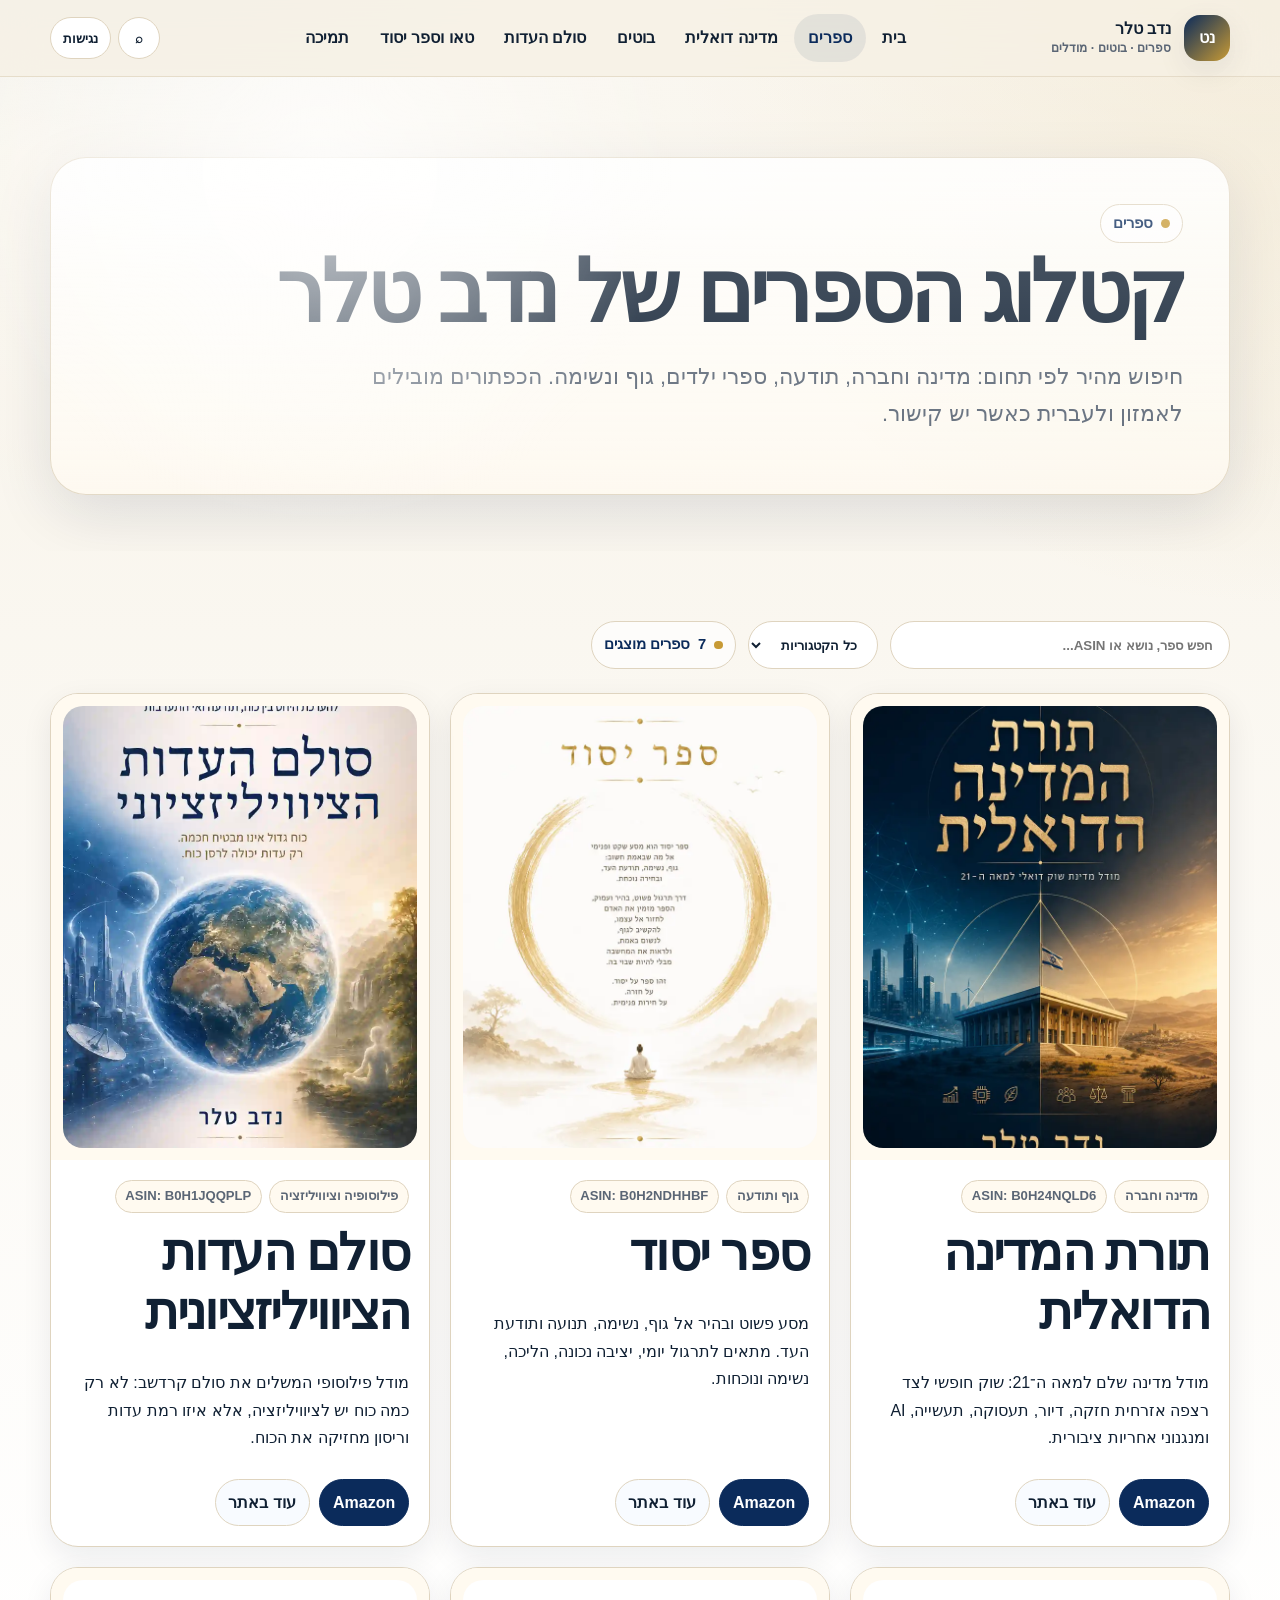
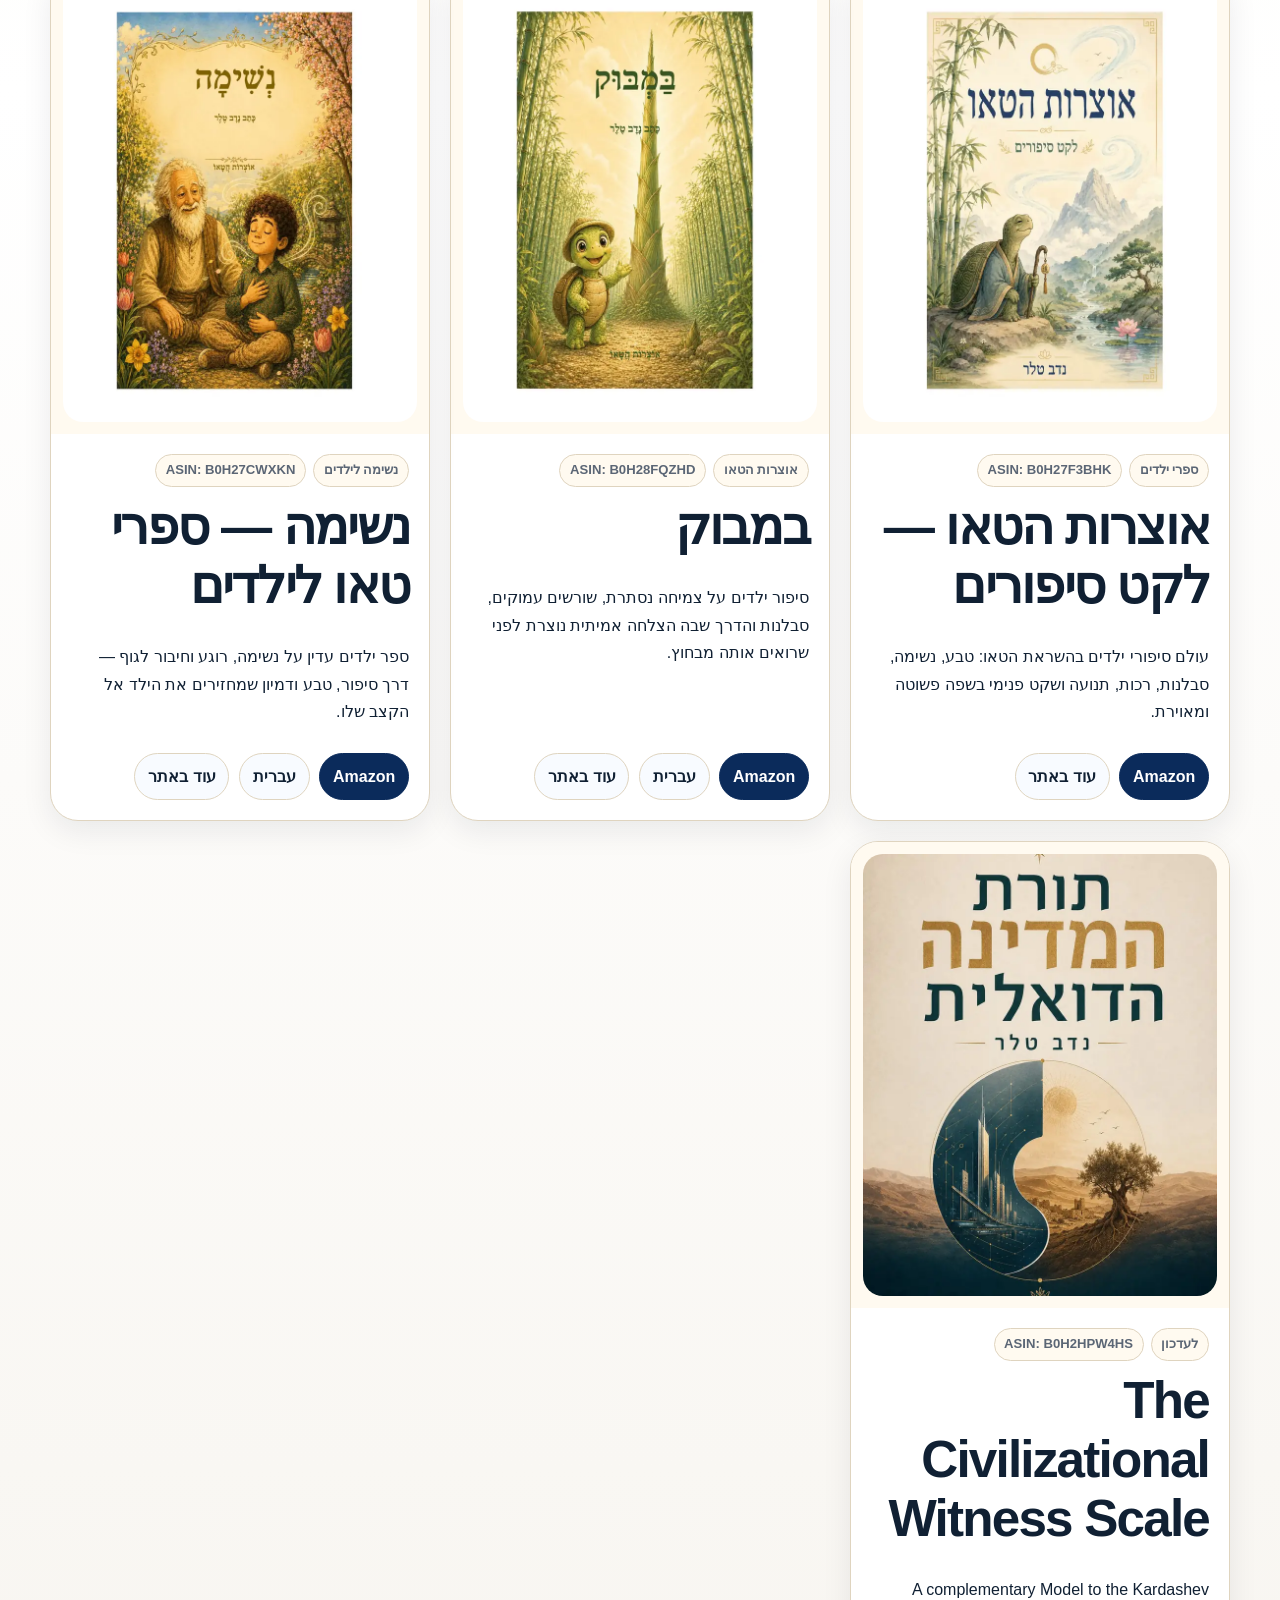
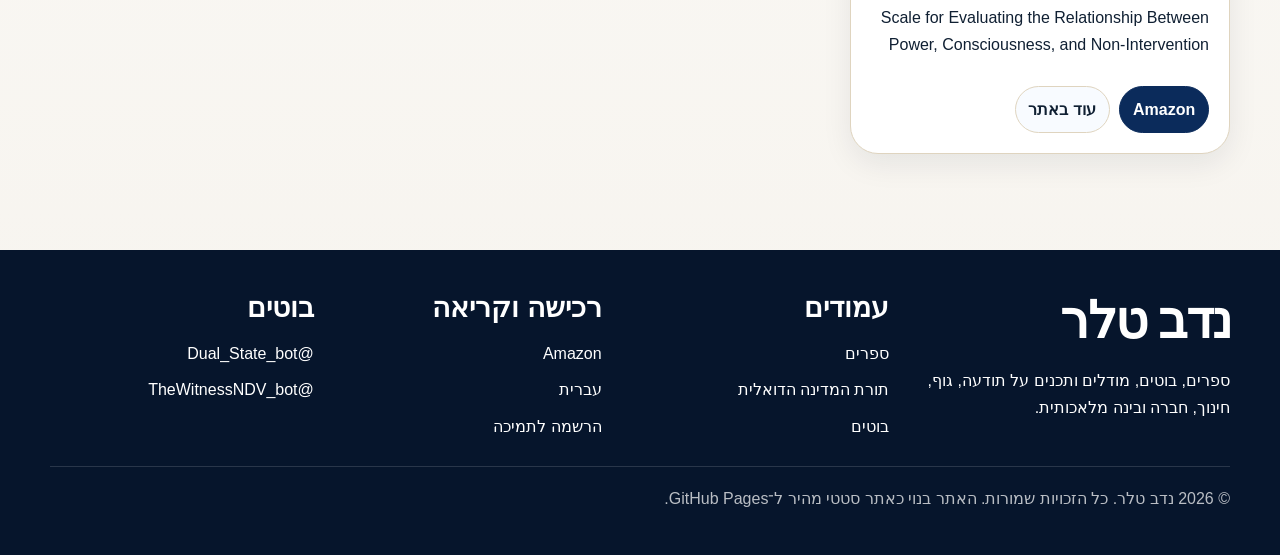
==== commit 533fcbfe: "Add files via upload" ====
--- a/books.html
+++ b/books.html
@@ -130,8 +130,8 @@
         <div class="book-cover"><img src="assets/img/dual-state-cover-light-thumb.webp" width="720" height="900" loading="lazy" decoding="async" alt="כריכת הספר ספר נוסף באמזון — לעדכון שם וכריכה"></div>
         <div class="book-body">
           <div class="book-meta"><span class="tag">לעדכון</span><span class="tag">ASIN: B0H2HPW4HS</span></div>
-          <h2>ספר נוסף באמזון — לעדכון שם וכריכה</h2>
-          <p>קישור נוסף שסיפקת. השארתי אותו באתר כדי שלא יאבד; אפשר לעדכן שם, תקציר וכריכה בקובץ books.html.</p>
+          <h2>The Civilizational Witness Scale</h2>
+          <p>A complementary Model to the Kardashev Scale for Evaluating the Relationship Between Power, Consciousness, and Non-Intervention</p>
           <div class="book-actions"><a class="mini-btn primary" href="https://www.amazon.com/dp/B0H2HPW4HS" target="_blank" rel="noopener">Amazon</a><a class="mini-btn" href="books.html">עוד באתר</a></div>
         </div>
       </article></div>
@@ -142,7 +142,7 @@
     <div class="container footer-grid">
       <div>
         <h2>נדב טלר</h2>
-        <p>מרכז רשמי לספרים, בוטים, מודלים ותכנים על תודעה, גוף, חינוך, חברה ובינה מלאכותית.</p>
+        <p>ספרים, בוטים, מודלים ותכנים על תודעה, גוף, חינוך, חברה ובינה מלאכותית.</p>
       </div>
       <div><h3>עמודים</h3><div class="footer-links"><a href="books.html">ספרים</a><a href="dual-state.html">תורת המדינה הדואלית</a><a href="bots.html">בוטים</a></div></div>
       <div><h3>רכישה וקריאה</h3><div class="footer-links"><a href="https://www.amazon.com/dp/B0H24NQLD6" target="_blank" rel="noopener">Amazon</a><a href="https://www.e-vrit.co.il/Author/19479/%D7%A0%D7%93%D7%91_%D7%98%D7%9C%D7%A8" target="_blank" rel="noopener">עברית</a><a href="support.html">הרשמה לתמיכה</a></div></div>
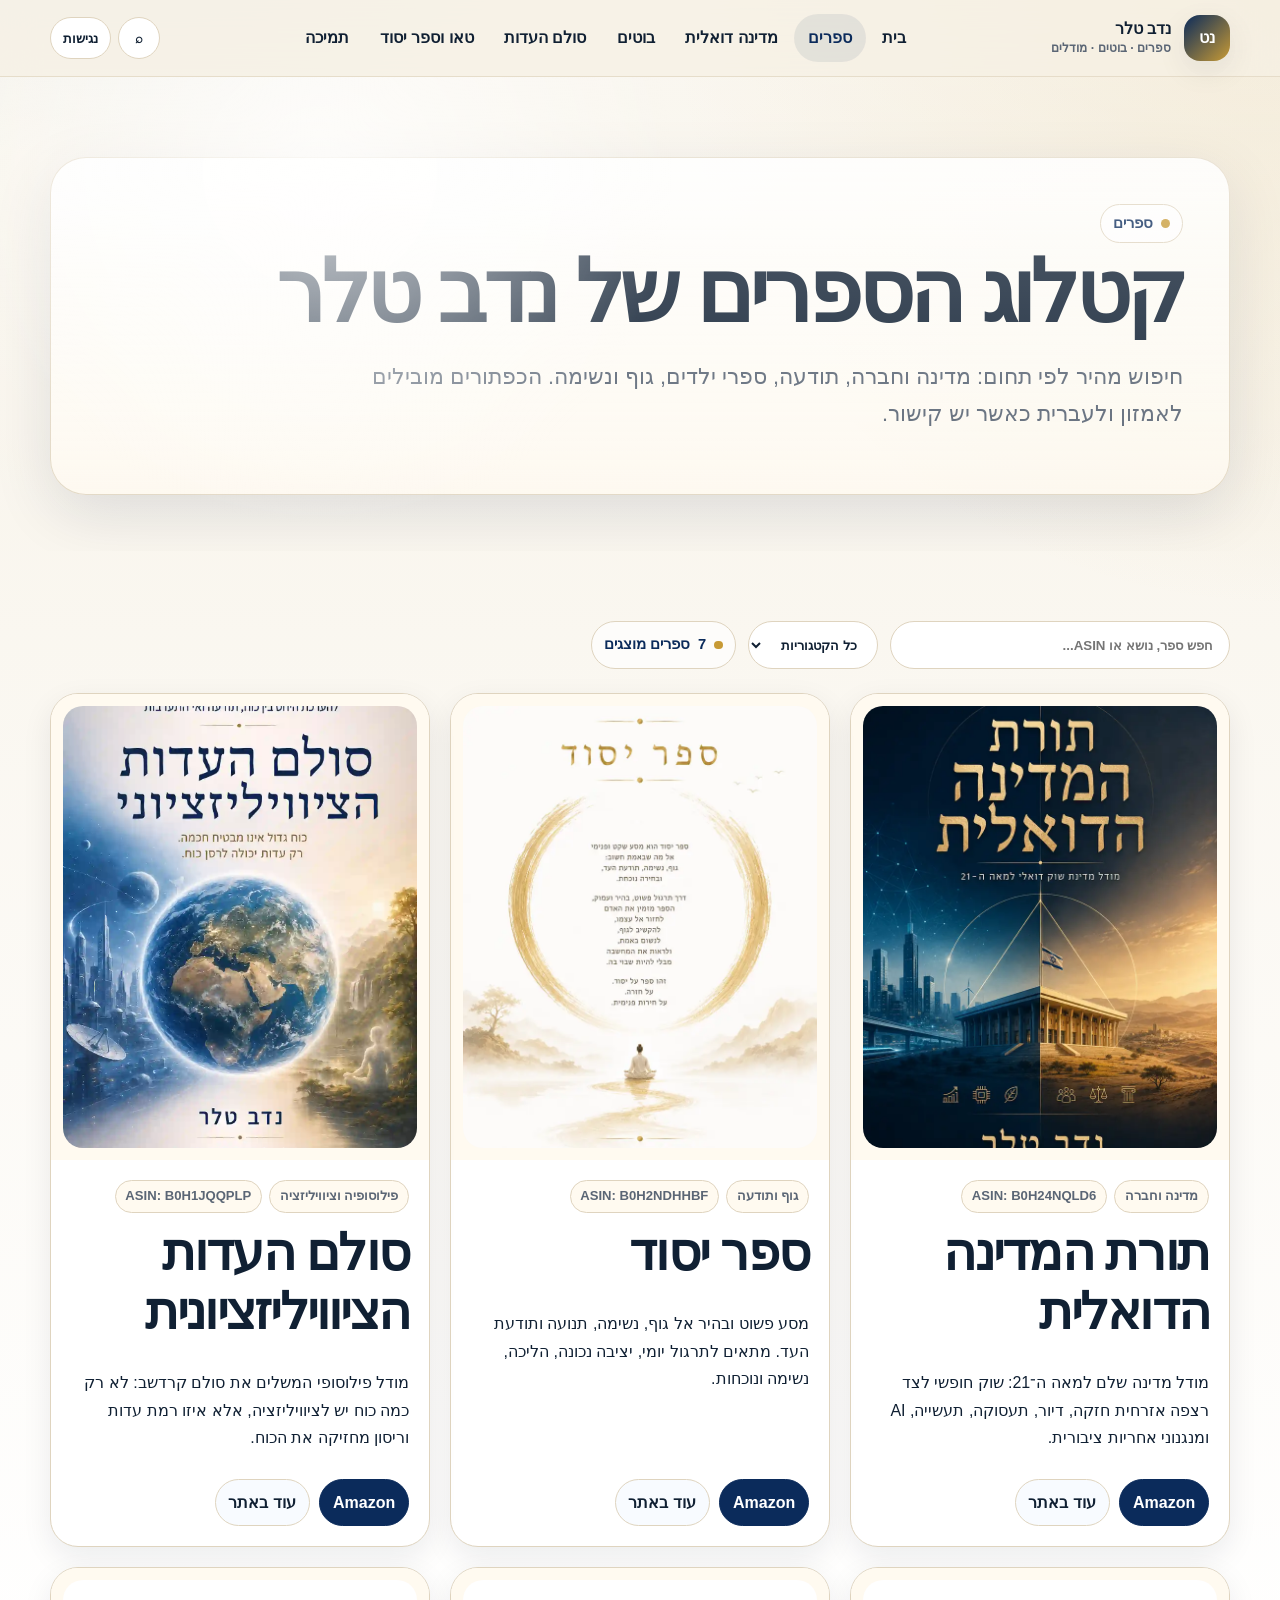
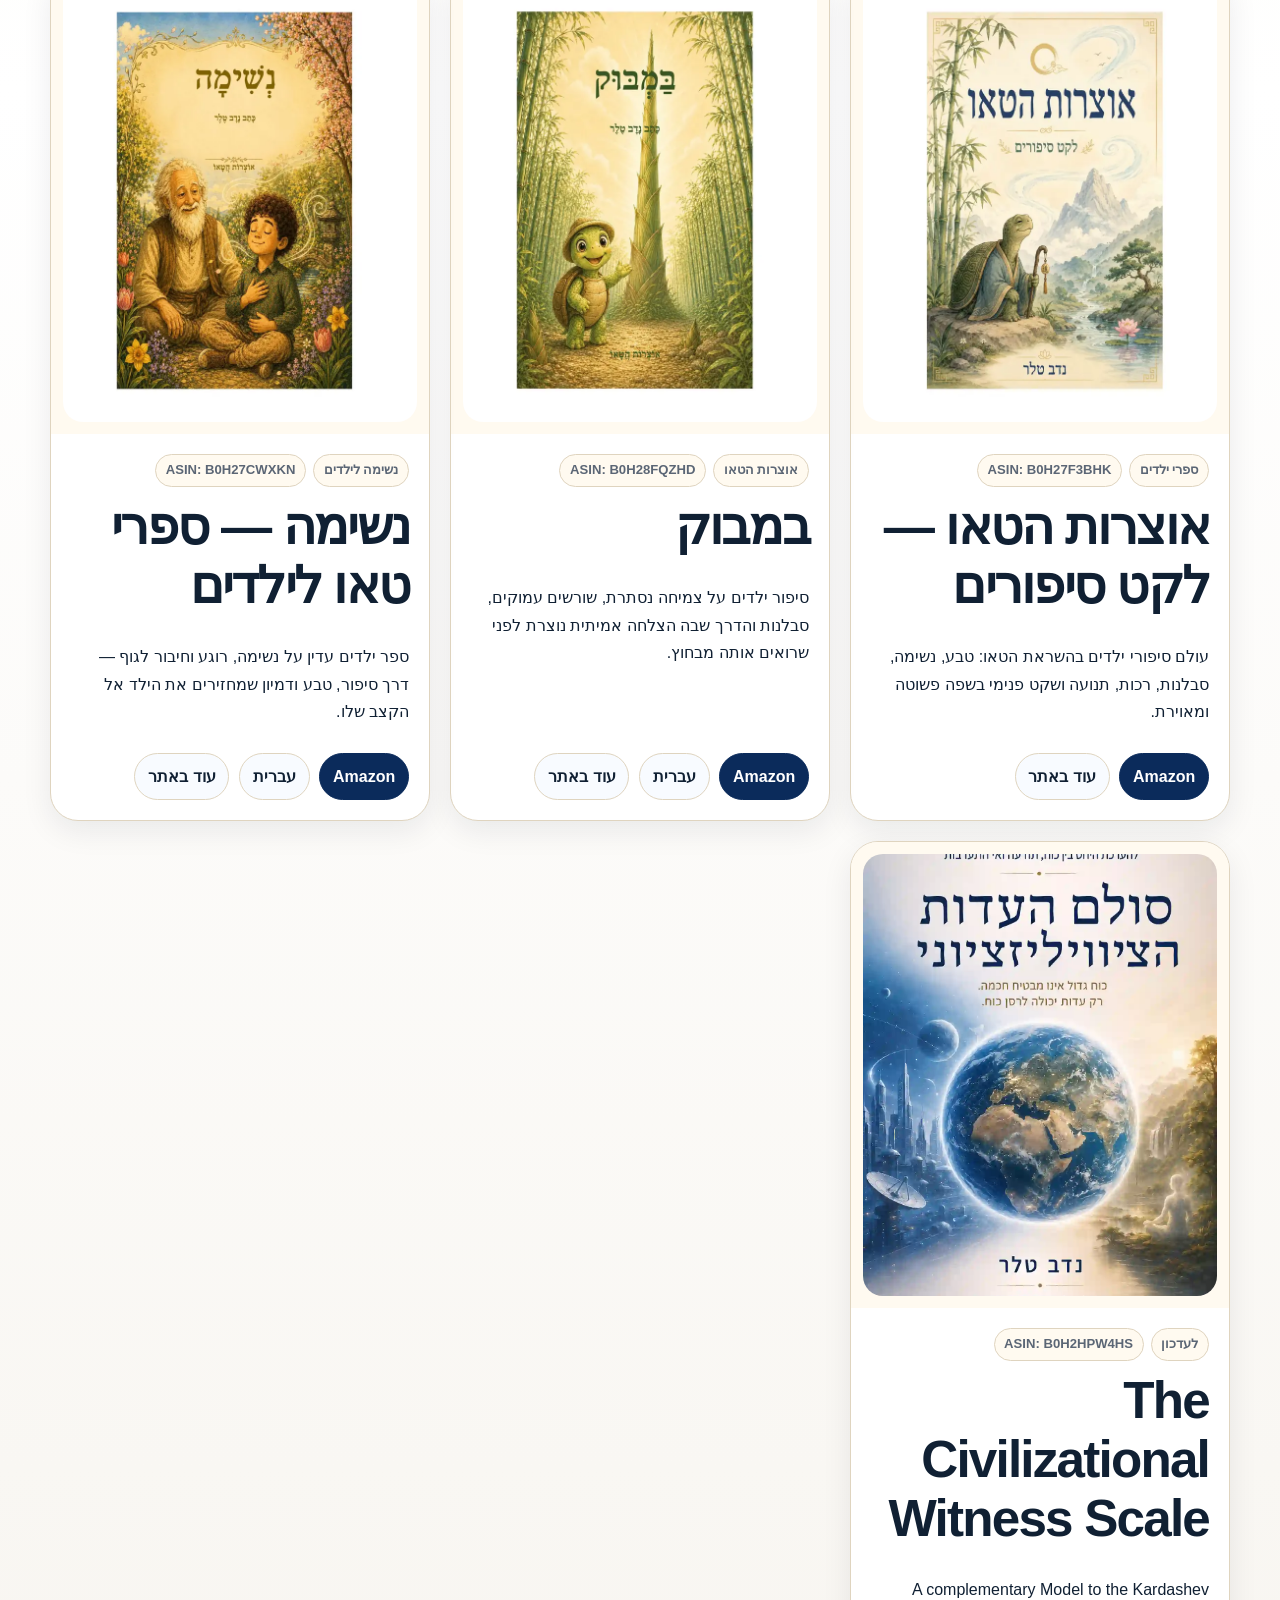
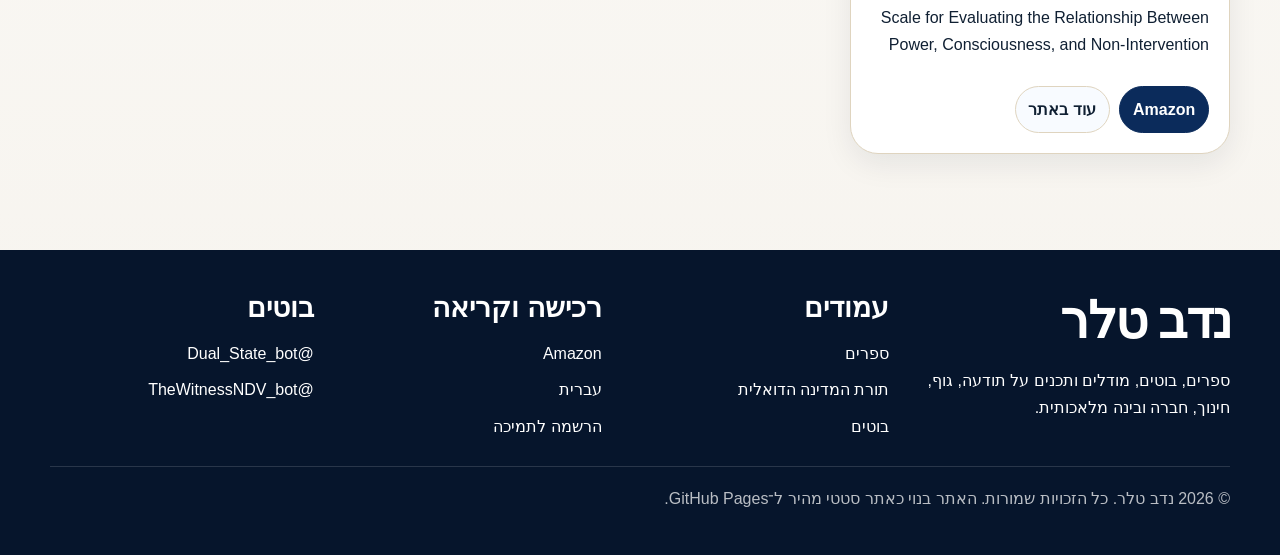
==== commit dad6d86c: "Add files via upload" ====
--- a/books.html
+++ b/books.html
@@ -127,7 +127,7 @@
         </div>
       </article>
       <article class="book-card" data-book-card data-category="extra books amazon">
-        <div class="book-cover"><img src="assets/img/dual-state-cover-light-thumb.webp" width="720" height="900" loading="lazy" decoding="async" alt="כריכת הספר ספר נוסף באמזון — לעדכון שם וכריכה"></div>
+        <div class="book-cover"><img src="assets/img/civilizational-witness-scale-thumb.webp" width="720" height="900" loading="lazy" decoding="async" alt="כריכת הספר ספר נוסף באמזון — לעדכון שם וכריכה"></div>
         <div class="book-body">
           <div class="book-meta"><span class="tag">לעדכון</span><span class="tag">ASIN: B0H2HPW4HS</span></div>
           <h2>The Civilizational Witness Scale</h2>
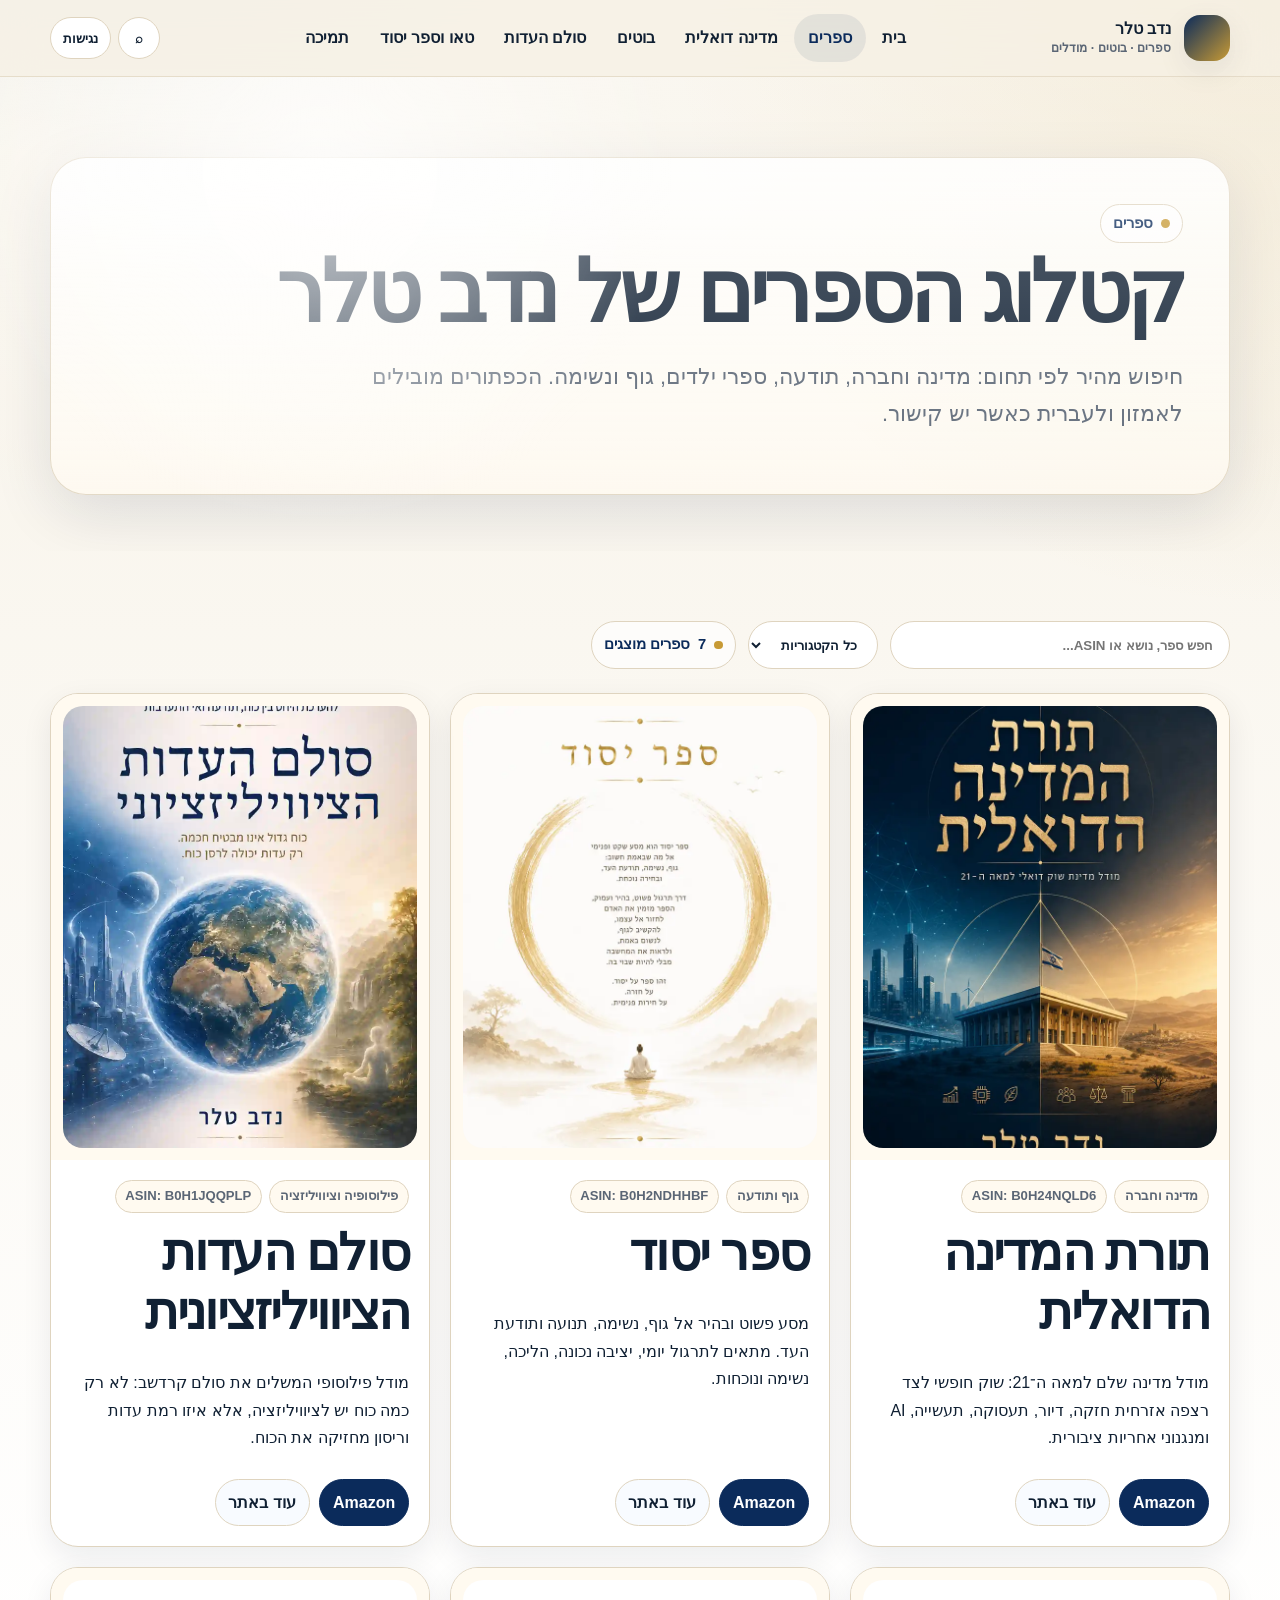
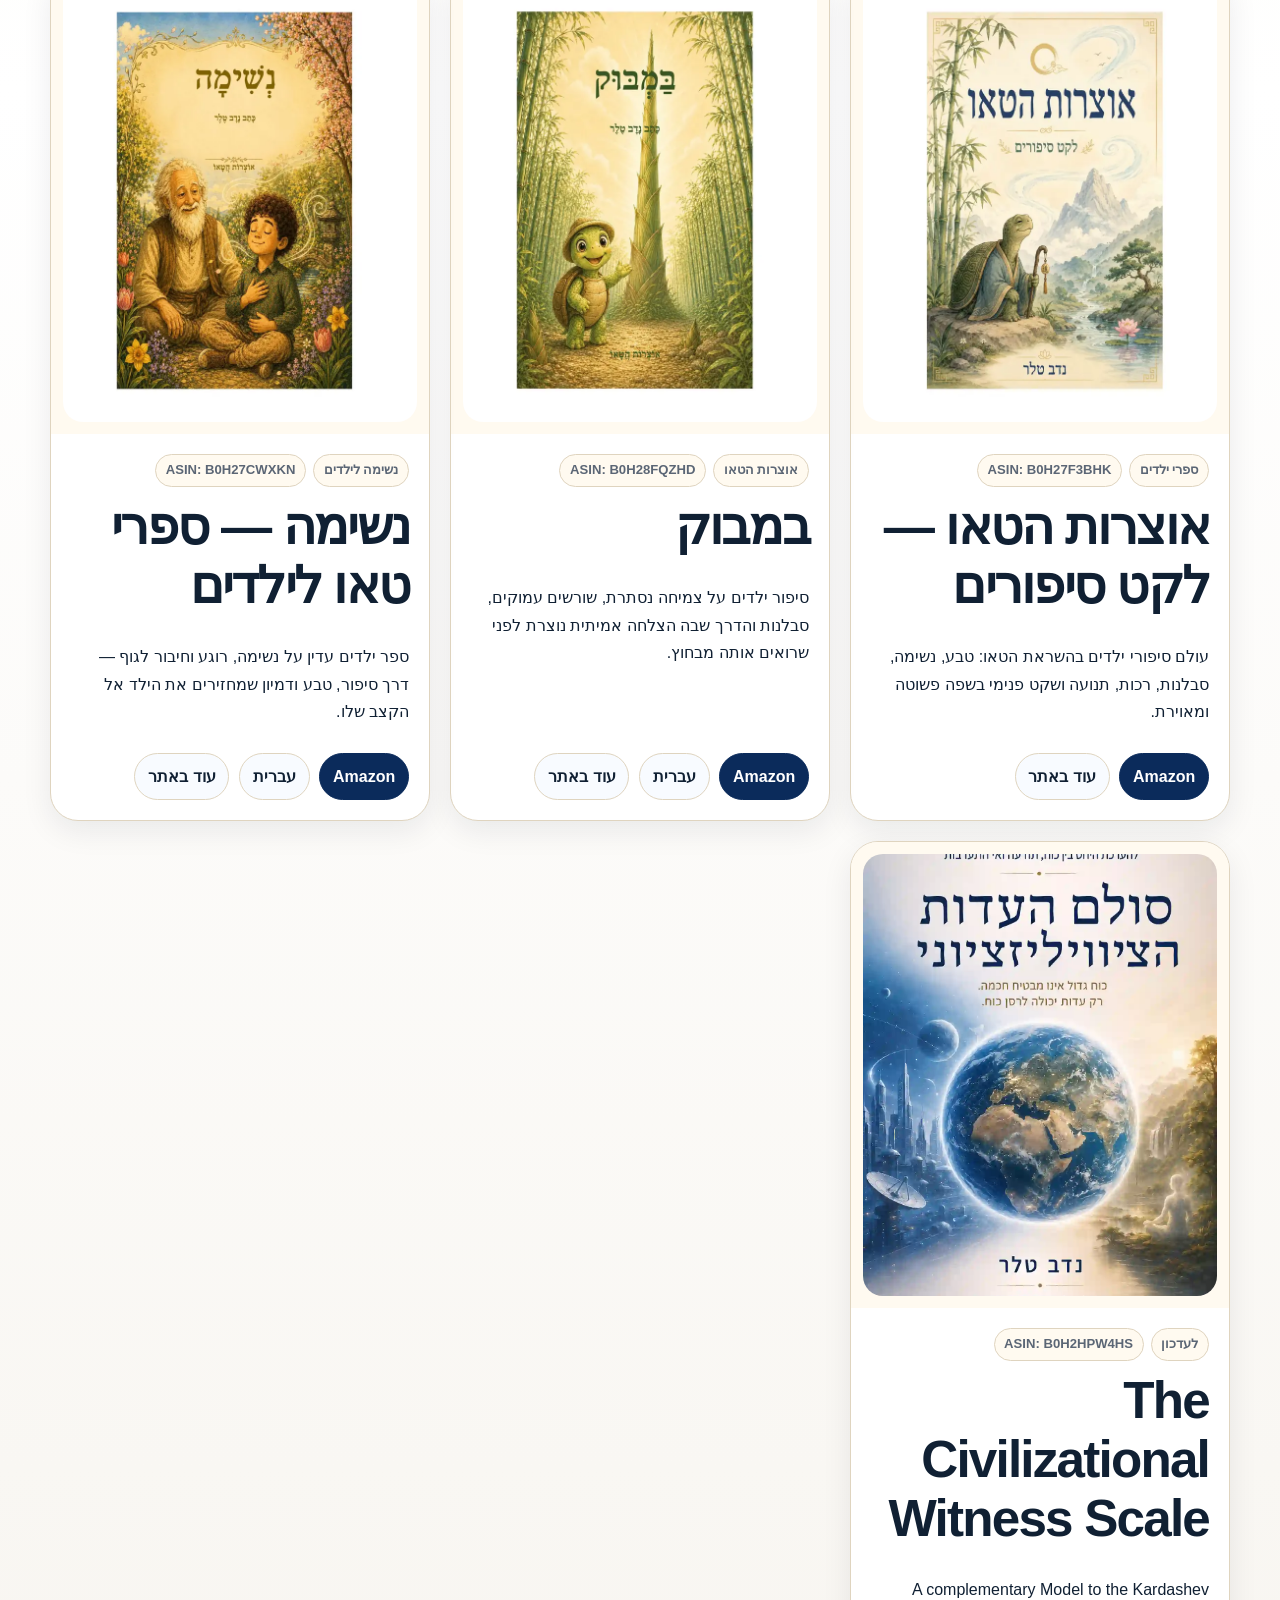
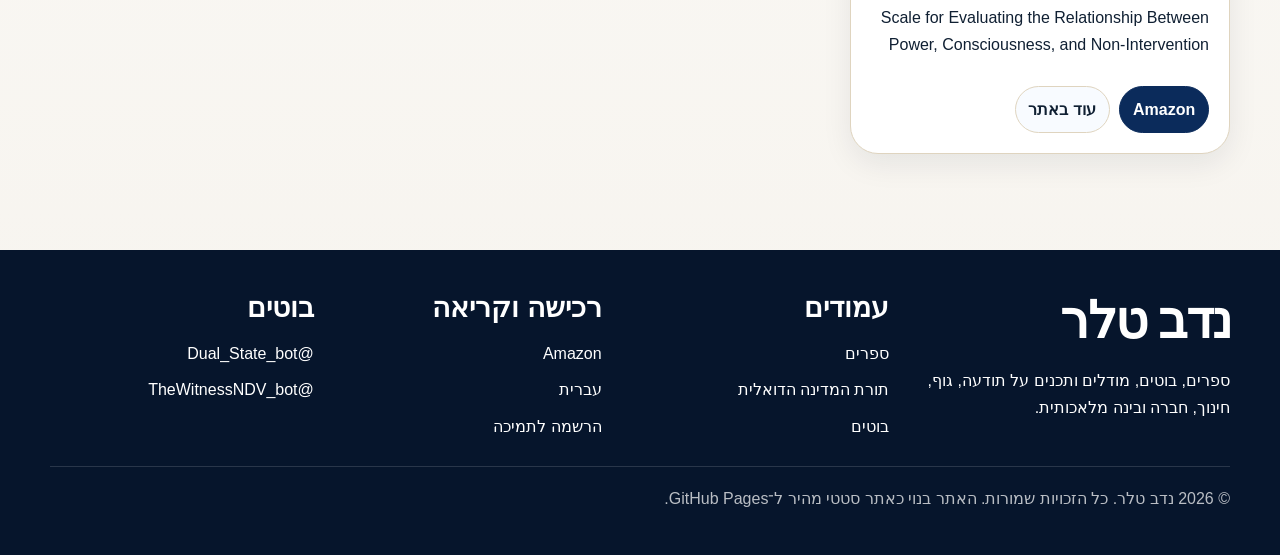
==== commit 400c356a: "Update books.html" ====
--- a/books.html
+++ b/books.html
@@ -35,7 +35,9 @@
   <header class="site-header" role="banner">
     <div class="container header-inner">
       <a class="brand" href="index.html" aria-label="דף הבית של נדב טלר">
-        <span class="brand-mark" aria-hidden="true">נט</span>
+        <span class="brand-mark logo-mark" aria-hidden="true">
+  <img src="assets/img/logo.webp" alt="">
+</span>
         <span class="brand-name">נדב טלר<small>ספרים · בוטים · מודלים</small></span>
       </a>
       <nav class="main-nav" data-main-nav aria-label="ניווט ראשי"><a href="index.html">בית</a><a href="books.html">ספרים</a><a href="dual-state.html">מדינה דואלית</a><a href="bots.html">בוטים</a><a href="witness.html">סולם העדות</a><a href="tao.html">טאו וספר יסוד</a><a href="support.html">תמיכה</a></nav>
@@ -153,4 +155,4 @@
   <div class="lightbox" aria-label="תצוגת תמונה מוגדלת"><button type="button">סגירה</button><img alt=""></div>
   <script src="assets/js/app.js" defer></script>
 </body>
-</html>+</html>
